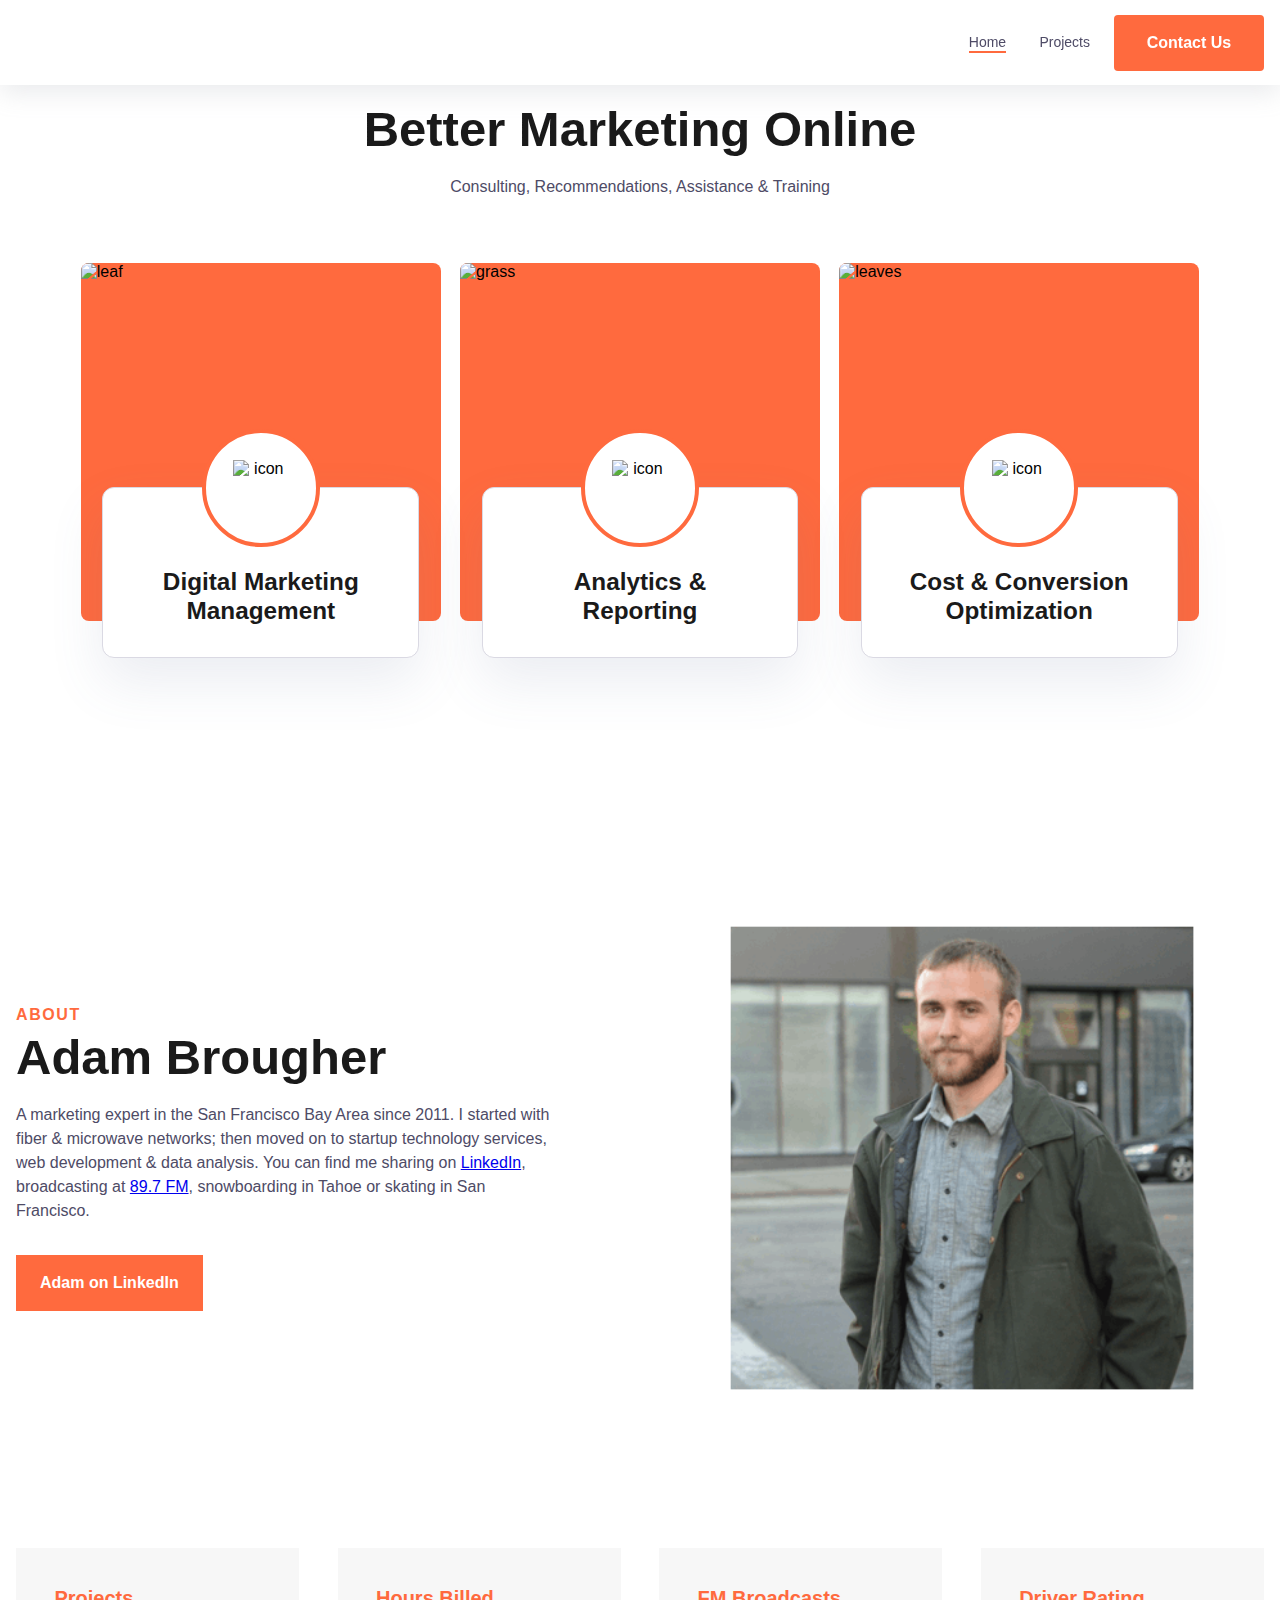
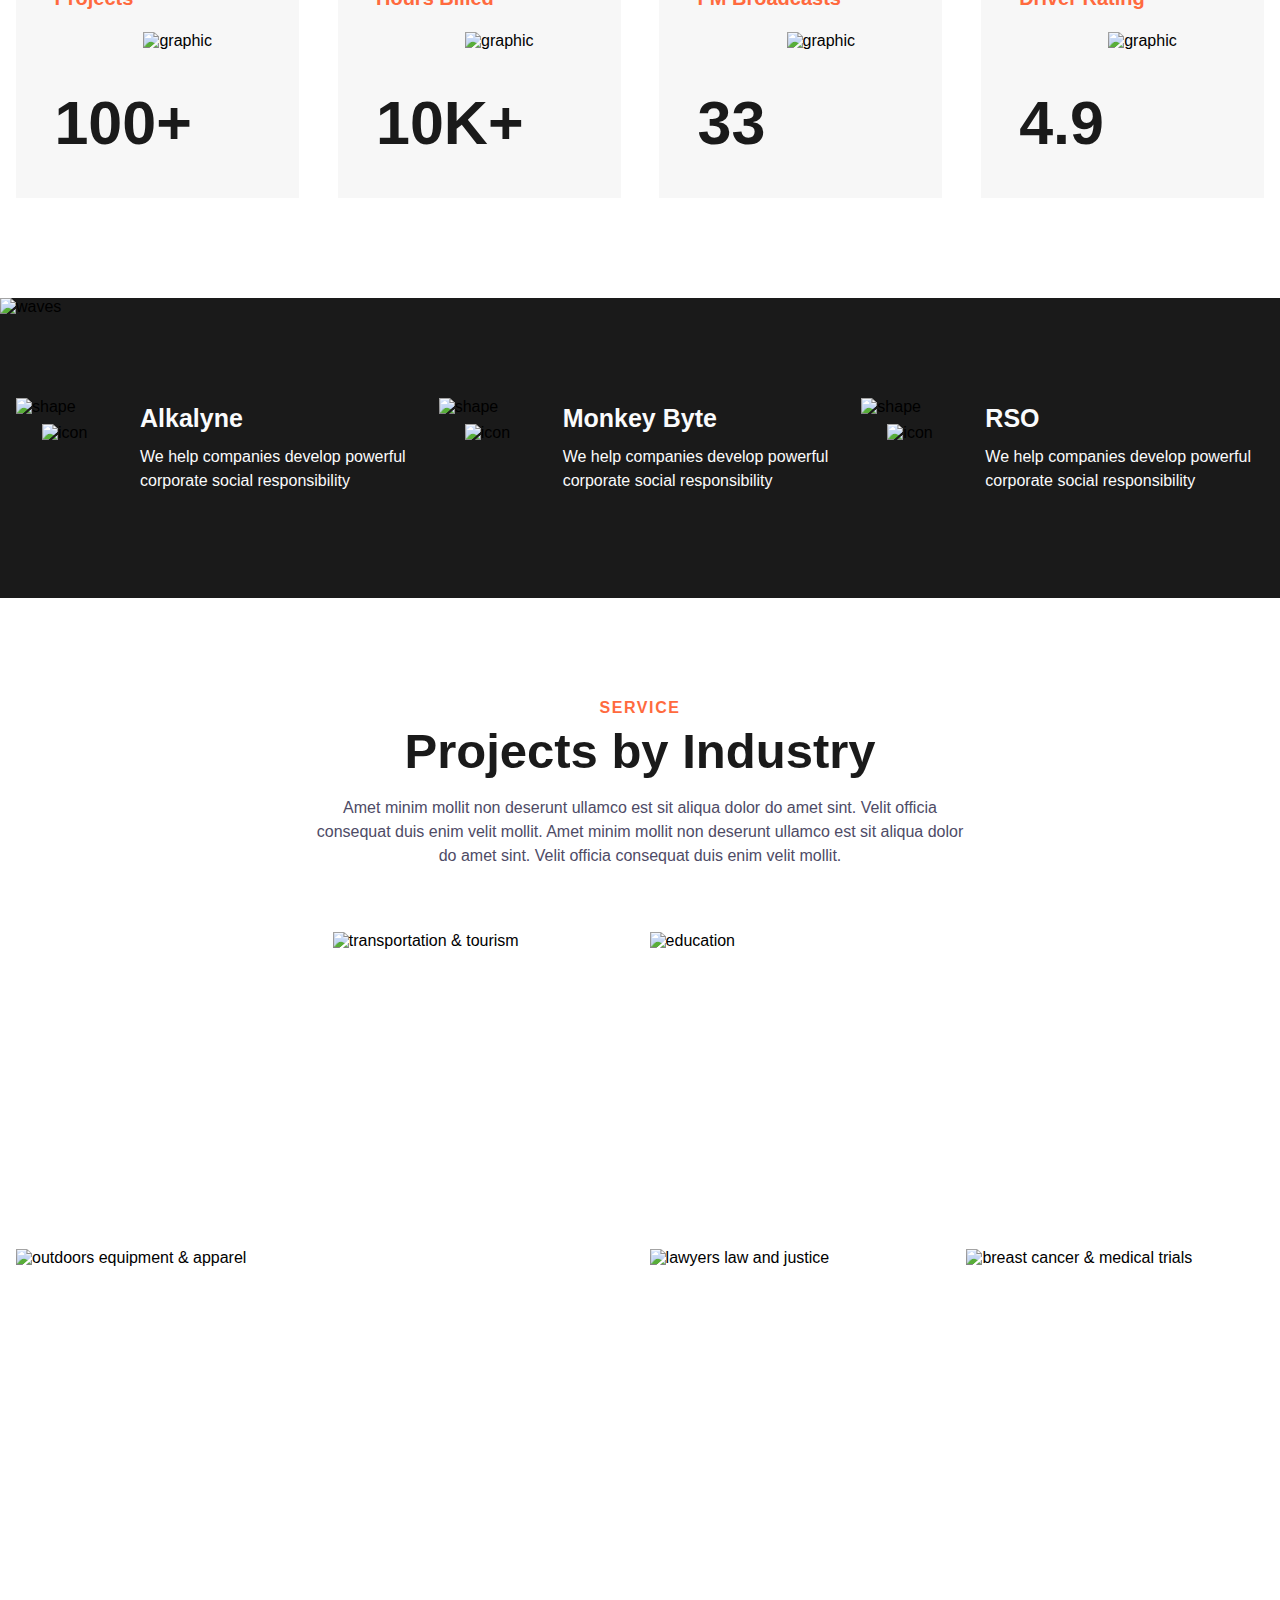
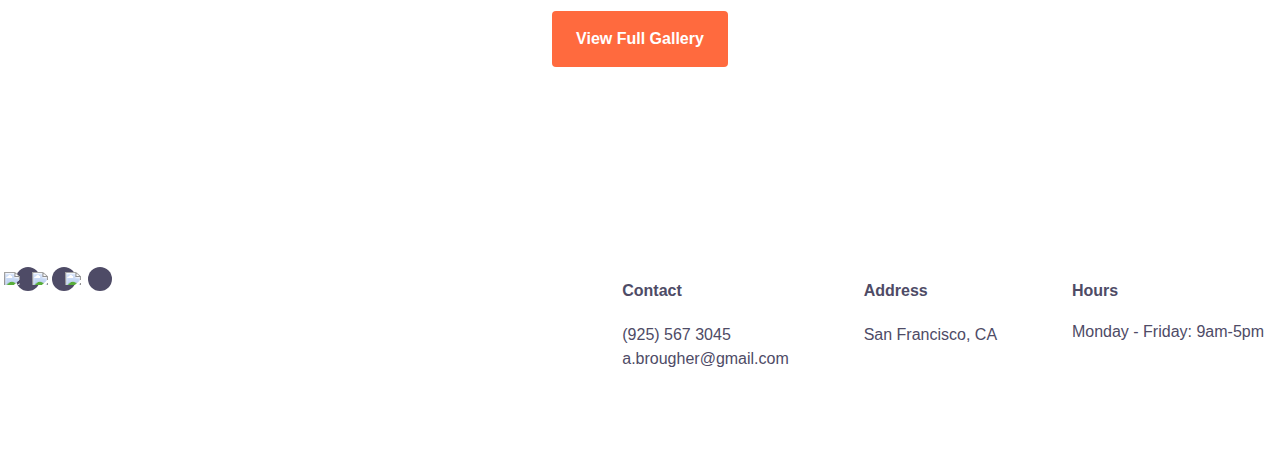
==== index.html @ 775b9feb "Revert "headshot code test"" ====
<!DOCTYPE html>
<html lang="en">
<head>
<!-- Google Tag Manager -->
<script>(function(w,d,s,l,i){w[l]=w[l]||[];w[l].push({'gtm.start':
new Date().getTime(),event:'gtm.js'});var f=d.getElementsByTagName(s)[0],
j=d.createElement(s),dl=l!='dataLayer'?'&l='+l:'';j.async=true;j.src=
'https://www.googletagmanager.com/gtm.js?id='+i+dl;f.parentNode.insertBefore(j,f);
})(window,document,'script','dataLayer','GTM-N7ZR4K52');</script>
<!-- End Google Tag Manager -->
  <meta charset="UTF-8">
  <meta name="viewport" content="width=device-width, initial-scale=1.0">
  <title>Better Marketing Online</title>
  <meta name="description" content="Adam Brougher. A marketing expert in the San Francisco Bay Area since 2011. I started with fiber & microwave networks; then moved on to startup technology services, web development & data analysis.">
  <link rel="stylesheet" href="styles-code-stitch.css">
<script type="text/javascript" src="js/code-stitch.js"></script>
</head>
<body>
<!-- Google Tag Manager (noscript) -->
<noscript><iframe src="https://www.googletagmanager.com/ns.html?id=GTM-N7ZR4K52"
height="0" width="0" style="display:none;visibility:hidden"></iframe></noscript>
<!-- End Google Tag Manager (noscript) -->

<!-- ============================================ -->
<!--                 Navigation                   -->
<!-- ============================================ -->

<header id="cs-navigation">
    <div class="cs-container">
        <!--Nav Logo
        <a href="" class="cs-logo" aria-label="back to home">
            <img src="https://csimg.nyc3.cdn.digitaloceanspaces.com/Icons%2Flogo-black.svg" alt="logo" width="210" height="29" aria-hidden="true" decoding="async">
        </a> -->
        <!--Navigation List-->
        <nav class="cs-nav" role="navigation">
            <!--Mobile Nav Toggle-->
            <button class="cs-toggle" aria-label="mobile menu toggle">
                <div class="cs-box" aria-hidden="true">
                    <span class="cs-line cs-line1" aria-hidden="true"></span>
                    <span class="cs-line cs-line2" aria-hidden="true"></span>
                    <span class="cs-line cs-line3" aria-hidden="true"></span>
                </div>
            </button>
            <!-- We need a wrapper div so we can set a fixed height on the cs-ul in case the nav list gets too long from too many dropdowns being opened and needs to have an overflow scroll. This wrapper acts as the background so it can go the full height of the screen and not cut off any overflowing nav items while the cs-ul stops short of the bottom of the screen, which keeps all nav items in view no matter how mnay there are-->
            <div class="cs-ul-wrapper">
                <ul id="cs-expanded" class="cs-ul" aria-expanded="false">
                    <li class="cs-li">
                        <a href="https://www.colodev.com" class="cs-li-link cs-active">
                            Home
                        </a>
                    </li>
<!--                    <li class="cs-li">
                        <a href="" class="cs-li-link">
                            About
                        </a>
                    </li> -->
                    <li class="cs-li">
                        <a href="https://acb-site.github.io/projects" class="cs-li-link">
                            Projects
                        </a>
                    </li>
<!--                    <li class="cs-li">
                        <a href="" class="cs-li-link">
                            About Us
                        </a>
                    </li> -->
<!--                     <li class="cs-li">
                        <a href="" class="cs-li-link">
                            FAQ
                        </a>
                    </li> -->
                </ul>
            </div>
        </nav>
        <a href="mailto:a.brougher@gmail.com" target="_newtab" class="cs-button-solid cs-nav-button">Contact Us</a>
        <!--Dark Mode toggle, uncomment button code if you want to enable a dark mode toggle-->
        <!-- <button id="dark-mode-toggle" aria-label="dark mode toggle">
            <svg class="cs-moon" xmlns="http://www.w3.org/2000/svg" viewBox="0 0 480 480" style="enable-background:new 0 0 480 480" xml:space="preserve"><path d="M459.782 347.328c-4.288-5.28-11.488-7.232-17.824-4.96-17.76 6.368-37.024 9.632-57.312 9.632-97.056 0-176-78.976-176-176 0-58.4 28.832-112.768 77.12-145.472 5.472-3.712 8.096-10.4 6.624-16.832S285.638 2.4 279.078 1.44C271.59.352 264.134 0 256.646 0c-132.352 0-240 107.648-240 240s107.648 240 240 240c84 0 160.416-42.688 204.352-114.176 3.552-5.792 3.04-13.184-1.216-18.496z"/></svg>
            <img class="cs-sun" aria-hidden="true" src="https://csimg.nyc3.cdn.digitaloceanspaces.com/Icons%2Fsun.svg" decoding="async" alt="moon" width="15" height="15">
        </button> -->
    </div>
</header>
          
<!-- ============================================ -->
<!--                  Services - Hero                    -->
<!-- ============================================ -->

<section id="services-448">
    <div class="cs-container">
        <div class="cs-content">
        <!--    <span class="cs-topper">Services</span>   -->
            <h2 class="cs-title">Better Marketing Online</h2>
            <p class="cs-text">
                Consulting, Recommendations, Assistance & Training
            </p>
        </div>
        <ul class="cs-card-group">
            <li class="cs-item">
                <div class="cs-flex">
                    <picture class="cs-wrapper">
                        <img class="cs-icon" aria-hidden="true" loading="lazy" decoding="async" src="https://csimg.nyc3.cdn.digitaloceanspaces.com/Services/tree.svg" alt="icon" width="70" height="70">
                    </picture>
                    <h3 class="cs-h3">Digital Marketing <br>Management</h3>
<!--                    <p class="cs-item-text">Lorem ipsum dolor sit amet, consectetur.</p>
                    <a href="" class="cs-link">Read More</a> -->
                </div>
                <picture class="cs-picture">
                    <source media="(max-width: 600px)" srcset="https://csimg.nyc3.cdn.digitaloceanspaces.com/Services/leaf.jpg">
                    <source media="(min-width: 601px)" srcset="https://csimg.nyc3.cdn.digitaloceanspaces.com/Services/leaf.jpg">
                    <img aria-hidden="true" loading="lazy" decoding="async" src="https://csimg.nyc3.cdn.digitaloceanspaces.com/Services/leaf.jpg" alt="leaf" width="345" height="428">
                </picture>
            </li>
            <li class="cs-item">
                <div class="cs-flex">
                    <picture class="cs-wrapper">
                        <img class="cs-icon" aria-hidden="true" loading="lazy" decoding="async" src="https://csimg.nyc3.cdn.digitaloceanspaces.com/Services/truck.svg" alt="icon" width="70" height="70">
                    </picture>
                    <h3 class="cs-h3">Analytics & <br>Reporting</h3>
<!--                     <p class="cs-item-text">Lorem ipsum dolor sit amet, consectetur.</p>
                    <a href="" class="cs-link">Read More</a> -->
                </div>
                <picture class="cs-picture">
                    <source media="(max-width: 600px)" srcset="https://csimg.nyc3.cdn.digitaloceanspaces.com/Services/grass.jpg">
                    <source media="(min-width: 601px)" srcset="https://csimg.nyc3.cdn.digitaloceanspaces.com/Services/grass.jpg">
                    <img aria-hidden="true" loading="lazy" decoding="async" src="https://csimg.nyc3.cdn.digitaloceanspaces.com/Services/grass.jpg" alt="grass" width="345" height="428">
                </picture>
            </li>
            <li class="cs-item">
                <div class="cs-flex">
                    <picture class="cs-wrapper">
                        <img class="cs-icon" aria-hidden="true" loading="lazy" decoding="async" src="https://csimg.nyc3.cdn.digitaloceanspaces.com/Services/user.svg" alt="icon" width="70" height="70">
                    </picture>
                    <h3 class="cs-h3">Cost & Conversion <br>Optimization</h3>
<!--                    <p class="cs-item-text">Lorem ipsum dolor sit amet, consectetur.</p>
                    <a href="" class="cs-link">Read More</a> -->
                </div>
                <picture class="cs-picture">
                    <source media="(max-width: 600px)" srcset="https://csimg.nyc3.cdn.digitaloceanspaces.com/Services/leaves.jpg">
                    <source media="(min-width: 601px)" srcset="https://csimg.nyc3.cdn.digitaloceanspaces.com/Services/leaves.jpg">
                    <img aria-hidden="true" loading="lazy" decoding="async" src="https://csimg.nyc3.cdn.digitaloceanspaces.com/Services/leaves.jpg" alt="leaves" width="345" height="428">
                </picture>
            </li>
        </ul>
    </div>
</section>
             
<!-- ============================================ -->
<!--                     Stats - About                    -->
<!-- ============================================ -->

<section id="stats-1687">
    <div class="cs-container">
        <div class="cs-wrapper">
            <picture class="cs-picture">
                <source media="(max-width: 600px)"
                        srcset="/images/adam-brougher-headshot.png">
                <source media="(min-width: 601px)"
                        srcset="/images/adam-brougher-headshot.png">
                <img loading="lazy" decoding="async"
                        src="/images/adam-brougher-headshot.png"
                        alt="Adam Brougher Headshot" width="500" height="552">
            </picture>
            <div class="cs-content">
                <span class="cs-topper">About</span>
                <h2 class="cs-title">Adam Brougher</h2>
                <p class="cs-text">
                A marketing expert in the San Francisco Bay Area since 2011. I started with fiber & microwave networks; then moved on to startup technology services, web development & data analysis. You can find me sharing on <a href="https://www.linkedin.com/in/adamacb/" target="_newtab">LinkedIn</a>, broadcasting at <a href="https://kfjc.org/">89.7 FM</a>, snowboarding in Tahoe or skating in San Francisco.
                </p>
                <a class="cs-button-solid" href="https://www.linkedin.com/in/adamacb/" target="_newtab">Adam on LinkedIn</a>
            </div>
        </div>
        <ul class="cs-card-group">
            <li class="cs-item">
                <h3 class="cs-h3">Projects</h3>
                <span class="cs-number">100+</span>
                <img class="cs-graphic"
                        src="https://csimg.nyc3.cdn.digitaloceanspaces.com/Images/Icons/enterprise-logo-white.svg"
                        alt="graphic" height="171" width="171" loading="lazy" decoding="async" aria-hidden="true">
            </li>
            <li class="cs-item">
                <h3 class="cs-h3">Hours Billed</h3>
                <span class="cs-number">10K+</span>
                <img class="cs-graphic"
                        src="https://csimg.nyc3.cdn.digitaloceanspaces.com/Images/Icons/enterprise-logo-white.svg"
                        alt="graphic" height="171" width="171" loading="lazy" decoding="async" aria-hidden="true">
            </li>
            <li class="cs-item">
                <h3 class="cs-h3">FM Broadcasts</h3>
                <span class="cs-number">33</span>
                <img class="cs-graphic"
                        src="https://csimg.nyc3.cdn.digitaloceanspaces.com/Images/Icons/enterprise-logo-white.svg"
                        alt="graphic" height="171" width="171" loading="lazy" decoding="async" aria-hidden="true">
            </li>
            <li class="cs-item">
                <h3 class="cs-h3">Driver Rating</h3>
                <span class="cs-number">4.9</span>
                <img class="cs-graphic"
                        src="https://csimg.nyc3.cdn.digitaloceanspaces.com/Images/Icons/enterprise-logo-white.svg"
                        alt="graphic" height="171" width="171" loading="lazy" decoding="async" aria-hidden="true">
            </li>
        </ul>
    </div>
</section>
                                              
<!-- ============================================ -->
<!--                  Services - Partners                    -->
<!-- ============================================ -->

<section id="services-1121">
    <div class="cs-container">
        <ul class="cs-card-group">
            <li class="cs-item">
                <div class="cs-image-group">
                    <img class="cs-icon" loading="lazy" decoding="async" src="https://csimg.nyc3.cdn.digitaloceanspaces.com/Icons/charity-yellow1.svg" alt="icon" width="48" height="48">
                    <!--If you want to remove this background shape, add a background color to the cs-image-group so it will look good. Otherwise remove the height an width from that group so there's no extra space around the icon-->
                    <img class="cs-graphic" loading="lazy" decoding="async" src="https://csimg.nyc3.cdn.digitaloceanspaces.com/Icons/grey-shape.svg" alt="shape" width="48" height="48">
                </div>
                <div class="cs-flex">
                    <h2 class="cs-h2">Alkalyne</h2>
                    <p class="cs-item-text">
                        We help companies develop powerful corporate social responsibility
                    </p>
                </div>
            </li>
            <li class="cs-item">
                <div class="cs-image-group">
                    <img class="cs-icon" loading="lazy" decoding="async" src="https://csimg.nyc3.cdn.digitaloceanspaces.com/Icons/charity-yellow2.svg" alt="icon" width="48" height="48">
                    <img class="cs-graphic" loading="lazy" decoding="async" src="https://csimg.nyc3.cdn.digitaloceanspaces.com/Icons/grey-shape.svg" alt="shape" width="48" height="48">
                </div>
                <div class="cs-flex">
                    <h2 class="cs-h2">Monkey Byte</h2>
                    <p class="cs-item-text">
                        We help companies develop powerful corporate social responsibility
                    </p>
                </div>
            </li>
            <li class="cs-item">
                <div class="cs-image-group">
                    <img class="cs-icon" loading="lazy" decoding="async" src="https://csimg.nyc3.cdn.digitaloceanspaces.com/Icons/charity-yellow3.svg" alt="icon" width="48" height="48">
                    <img class="cs-graphic" loading="lazy" decoding="async" src="https://csimg.nyc3.cdn.digitaloceanspaces.com/Icons/grey-shape.svg" alt="shape" width="48" height="48">
                </div>
                <div class="cs-flex">
                    <h2 class="cs-h2">RSO</h2>
                    <p class="cs-item-text">
                        We help companies develop powerful corporate social responsibility
                    </p>
                </div>
            </li>
        </ul>
    </div>
    <!--SVG Waves-->
    <img class="cs-waves" src="https://csimg.nyc3.cdn.digitaloceanspaces.com/Icons/charity-waves.svg" alt="waves" aria-hidden="true" loading="lazy" decoding="async" width="1920" height="616">
</section>
                         
<!-- ============================================ -->
<!--                   Gallery - Projects by Industry                    -->
<!-- ============================================ -->

<section id="gallery-45">
    <div class="cs-container">
        <div class="cs-content">
            <span class="cs-topper">Service</span>
            <h2 class="cs-title">Projects by Industry</h2>
            <p class="cs-text">
                Amet minim mollit non deserunt ullamco est sit aliqua dolor do amet sint. Velit officia consequat duis enim velit mollit. Amet minim mollit non deserunt ullamco est sit aliqua dolor do amet sint. Velit officia consequat duis enim velit mollit.
            </p>
        </div>
        <ul class="cs-image-group">
            <!-- Image 1 -->
            <li class="cs-item">
                <picture class="cs-picture">
                    <source media="(max-width: 600px)" srcset="/images/icons/wheat-2.webp">
                    <source media="(min-width: 601px)" srcset="/images/icons/wheat-2.webp">
                    <img loading="lazy" decoding="async" src="/images/icons/wheat-2.webp" alt="farming & farm technology" width="346" height="346">
                </picture>
            </li>
            <!-- Image 2 -->
            <li class="cs-item">
                <picture class="cs-picture">
                    <source media="(max-width: 600px)" srcset="/images/icons/bus-side-view.webp">
                    <source media="(min-width: 601px)" srcset="/images/icons/bus-side-view.webp">
                    <img loading="lazy" decoding="async" src="/images/icons/bus-side-view.webp" alt="transportation & tourism" width="346" height="346">
                </picture>
            </li>
            <!-- Image 3 -->
            <li class="cs-item">
                <picture class="cs-picture">
                    <source media="(max-width: 600px)" srcset="/images/icons/grad-cap.webp">
                    <source media="(min-width: 601px)" srcset="/images/icons/grad-cap.webp">
                    <img aria-hidden="true" loading="lazy" decoding="async" src="/images/icons/grad-cap.webp" alt="education" width="346" height="346">
                </picture>
            </li>
            <!-- Image 4 -->
            <li class="cs-item">
                <picture class="cs-picture">
                    <source media="(max-width: 600px)" srcset="/images/icons/artificial-intelligence.webp">
                    <source media="(min-width: 601px)" srcset="/images/icons/artificial-intelligence.webp">
                    <img aria-hidden="true" loading="lazy" decoding="async" src="/images/icons/artificial-intelligence.webp" alt="artificial intelligence & ai apps" width="346" height="346">
                </picture>
            </li>
            <!-- Image 5 -->
            <li class="cs-item">
                <picture class="cs-picture">
                    <source media="(max-width: 600px)" srcset="/images/icons/tent.webp">
                    <source media="(min-width: 601px)" srcset="/images/icons/tent.webp">
                    <img aria-hidden="true" loading="lazy" decoding="async" src="/images/icons/tent.webp" alt="outdoors equipment & apparel" width="346" height="346">
                </picture>
            </li>
            <!-- Image 6 -->
            <li class="cs-item">
                <picture class="cs-picture">
                    <source media="(max-width: 600px)" srcset="/images/icons/coin-pig.webp">
                    <source media="(min-width: 601px)" srcset="/images/icons/coin-pig.webp">
                    <img aria-hidden="true" loading="lazy" decoding="async" src="/images/icons/coin-pig.webp" alt="finance & banking" width="346" height="346">
                </picture>
            </li>
            <!-- Image 7 -->
            <li class="cs-item">
                <picture class="cs-picture">
                    <source media="(max-width: 600px)" srcset="/images/icons/law-justice-scale.webp">
                    <source media="(min-width: 601px)" srcset="/images/icons/law-justice-scale.webp">
                    <img aria-hidden="true" loading="lazy" decoding="async" src="/images/icons/law-justice-scale.webp" alt="lawyers law and justice" width="346" height="346">
                </picture>
            </li>
            <!-- Image 8 -->
            <li class="cs-item">
                <picture class="cs-picture">
                    <source media="(max-width: 600px)" srcset="/images/icons/ribbon.webp">
                    <source media="(min-width: 601px)" srcset="/images/icons/ribbon.webp">
                    <img aria-hidden="true" loading="lazy" decoding="async" src="/images/icons/ribbon.webp" alt="breast cancer & medical trials" width="346" height="346">
                </picture>
            </li>
        </ul>
        <a href="https://colodev.com/projects" class="cs-button-solid">View Full Gallery</a>
    </div>
</section>
                                
<!-- ============================================ -->
<!--                   Footer                     -->
<!-- ============================================ -->

<footer id="cs-footer-274">
    <div class="cs-container">
        <!-- Logo Group -->
        <div class="cs-logo-group">
            <a aria-label="go back to home" class="cs-logo" href="">
                <!-- Remove the light class if you don't need the dark logo -->
               <!-- <img class="cs-logo-img" aria-hidden="true" loading="lazy" decoding="async" src="https://csimg.nyc3.digitaloceanspaces.com/Footer/logo.svg" alt="logo" width="240" height="32"> -->
            </a>
            <div class="cs-social">
                <a class="cs-social-link" aria-label="visit google profile" href="">
                    <img class="cs-social-img" aria-hidden="true" loading="lazy" decoding="async" src="https://csimg.nyc3.digitaloceanspaces.com/Social/google.svg" alt="google" width="11" height="11">
                </a>
                <a class="cs-social-link" aria-label="visit facebook profile" href="">
                    <img class="cs-social-img" aria-hidden="true" loading="lazy" decoding="async" src="https://csimg.nyc3.digitaloceanspaces.com/Social/Facebook.svg" alt="facebook" width="6" height="11">
                </a>
                <a class="cs-social-link" aria-label="visit instagram profile" href="">
                    <img class="cs-social-img" aria-hidden="true" loading="lazy" decoding="async" src="https://csimg.nyc3.digitaloceanspaces.com/Social/instagram.svg" alt="instagram" width="11" height="11">
                </a>
            </div>
        </div>
        <!-- Links -->
        <ul class="cs-nav">
            <li class="cs-nav-li">
                <span class="cs-header">Contact</span>
            </li>
            <li class="cs-nav-li">
                <a class="cs-nav-link" href="tel:925-567 3045">(925) 567 3045</a>
            </li>
            <li class="cs-nav-li">
                <a class="cs-nav-link" href="mailto:a.brougher@gmail.com">a.brougher@gmail.com</a>
            </li>
        </ul>
        <ul class="cs-nav">
            <li class="cs-nav-li">
                <span class="cs-header">Address</span>
            </li>
            <li class="cs-nav-li">
                <a class="cs-nav-link" href="">San Francisco, CA</a>
            </li>
        </ul>
        <!-- Contact Info -->
        <ul class="cs-nav">
            <li class="cs-nav-li">
                <span class="cs-header">Hours</span>
            </li>
            <li class="cs-nav-li">
                Monday - Friday: 9am-5pm
            </li>
  <!--            <li class="cs-nav-li">
                ​(closed for lunch 12pm-2pm)
            </li> -->
        </ul>
    </div>
</footer>
                                            
                                
</body>
---- styles-code-stitch.css ----
:root {
    /* Add these styles to your global stylesheet, which is used across all site pages. You only need to do this once. All elements in the library derive their variables and base styles from this central sheet, simplifying site-wide edits. For instance, if you want to modify how your h2's appear across the site, you just update it once in the global styles, and the changes apply everywhere. */
    --primary: #ff6a3e;
    --primaryLight: #ffba43;
    --secondary: #ffba43;
    --secondaryLight: #ffba43;
    --headerColor: #1a1a1a;
    --bodyTextColor: #4e4b66;
    --bodyTextColorWhite: #fafbfc;
    /* 13px - 16px */
    --topperFontSize: clamp(0.8125rem, 1.6vw, 1rem);
    /* 31px - 49px */
    --headerFontSize: clamp(1.9375rem, 3.9vw, 3.0625rem);
    --bodyFontSize: 1rem;
    /* 60px - 100px top and bottom */
    --sectionPadding: clamp(3.75rem, 7.82vw, 6.25rem) 1rem;
    --fontFamily: 'Montserrat', sans-serif;
    font-family: var(--fontFamily);
}

body {
    margin: 0;
    padding: 0;
}

*, *:before, *:after {
    /* prevents padding from affecting height and width */
    box-sizing: border-box;
}
.cs-topper {
    font-size: var(--topperFontSize);
    line-height: 1.2em;
    text-transform: uppercase;
    text-align: inherit;
    letter-spacing: .1em;
    font-weight: 700;
    color: var(--primary);
    margin-bottom: 0.25rem;
    display: block;
}

.cs-title {
    font-size: var(--headerFontSize);
    font-weight: 900;
    line-height: 1.2em;
    text-align: inherit;
    max-width: 43.75rem;
    margin: 0 0 1rem 0;
    color: var(--headerColor);
    position: relative;
}

.cs-text {
    font-size: var(--bodyFontSize);
    line-height: 1.5em;
    text-align: inherit;
    width: 100%;
    max-width: 40.625rem;
    margin: 0;
    color: var(--bodyTextColor);
}
                            
/*-- -------------------------- -->
<---     Mobile Navigation      -->
<--- -------------------------- -*/
/* Mobile - 1023px */
@media only screen and (max-width: 63.9375rem) {
  body.cs-open {
    overflow: hidden;
  }
  #cs-navigation {
    width: 100%;
    /* prevents padding and border from affecting height and width */
    box-sizing: border-box;
    padding: 0.75rem 1rem;
    background-color: #fff;
    box-shadow: rgba(149, 157, 165, 0.2) 0px 8px 24px;
    position: fixed;
    z-index: 10000;
  }
  #cs-navigation:before {
    content: "";
    width: 100%;
    height: 0vh;
    background: rgba(0, 0, 0, 0.6);
    opacity: 0;
    display: block;
    position: absolute;
    top: 100%;
    right: 0;
    z-index: -1100;
    transition: height 0.5s, opacity 0.5s;
    -webkit-backdrop-filter: blur(10px);
    backdrop-filter: blur(10px);
  }
  #cs-navigation.cs-active:before {
    height: 150vh;
    opacity: 1;
  }
  #cs-navigation.cs-active .cs-ul-wrapper {
    opacity: 1;
    transform: scaleY(1);
    transition-delay: 0.15s;
  }
  #cs-navigation.cs-active .cs-li {
    opacity: 1;
    transform: translateY(0);
  }
  #cs-navigation .cs-container {
    width: 100%;
    display: flex;
    justify-content: flex-end;
    align-items: center;
  }
  #cs-navigation .cs-logo {
    width: 40%;
    max-width: 9.125rem;
    height: 100%;
    margin: 0 auto 0 0;
    /* prevents padding and border from affecting height and width */
    box-sizing: border-box;
    padding: 0;
    display: flex;
    justify-content: center;
    align-items: center;
    z-index: 10;
  }
  #cs-navigation .cs-logo img {
    width: 100%;
    height: 100%;
    /* ensures the image never overflows the container. It stays contained within it's width and height and expands to fill it then stops once it reaches an edge */
    object-fit: contain;
  }
  #cs-navigation .cs-toggle {
    /* 44px - 48px */
    width: clamp(2.75rem, 6vw, 3rem);
    height: clamp(2.75rem, 6vw, 3rem);
    margin: 0 0 0 auto;
    background-color: transparent;
    border: none;
    border-radius: 0.25rem;
    display: flex;
    justify-content: center;
    align-items: center;
  }
  #cs-navigation .cs-active .cs-line1 {
    top: 50%;
    transform: translate(-50%, -50%) rotate(225deg);
  }
  #cs-navigation .cs-active .cs-line2 {
    top: 50%;
    transform: translate(-50%, -50%) translateY(0) rotate(-225deg);
    transform-origin: center;
  }
  #cs-navigation .cs-active .cs-line3 {
    opacity: 0;
    bottom: 100%;
  }
  #cs-navigation .cs-box {
    /* 24px - 28px */
    width: clamp(1.5rem, 2vw, 1.75rem);
    /* 14px - 16px */
    height: clamp(0.875rem, 1.5vw, 1rem);
    position: relative;
  }
  #cs-navigation .cs-line {
    width: 100%;
    height: 2px;
    background-color: #1a1a1a;
    border-radius: 2px;
    position: absolute;
    left: 50%;
    transform: translateX(-50%);
  }
  #cs-navigation .cs-line1 {
    top: 0;
    transition: transform 0.5s, top 0.3s, left 0.3s;
    animation-duration: 0.7s;
    animation-timing-function: ease;
    animation-direction: normal;
    animation-fill-mode: forwards;
    transform-origin: center;
  }
  #cs-navigation .cs-line2 {
    top: 50%;
    transform: translateX(-50%) translateY(-50%);
    transition: top 0.3s, left 0.3s, transform 0.5s;
    animation-duration: 0.7s;
    animation-timing-function: ease;
    animation-direction: normal;
    animation-fill-mode: forwards;
  }
  #cs-navigation .cs-line3 {
    bottom: 0;
    transition: bottom 0.3s, opacity 0.3s;
  }
  #cs-navigation .cs-ul-wrapper {
    width: 100%;
    height: auto;
    padding-bottom: 2.4em;
    background-color: #fff;
    box-shadow: inset rgba(0, 0, 0, 0.2) 0px 8px 24px;
    opacity: 0;
    position: absolute;
    top: 100%;
    left: 0;
    z-index: -1;
    overflow: hidden;
    transform: scaleY(0);
    transition: transform 0.4s, opacity 0.3s;
    transform-origin: top;
  }
  #cs-navigation .cs-ul {
    width: 100%;
    height: auto;
    max-height: 65vh;
    margin: 0;
    padding: 3rem 0 0 0;
    display: flex;
    flex-direction: column;
    justify-content: flex-start;
    align-items: center;
    gap: 1.25rem;
    overflow: scroll;
  }
  #cs-navigation .cs-li {
    text-align: center;
    list-style: none;
    width: 100%;
    margin-right: 0;
    opacity: 0;
    /* transition from these values */
    transform: translateY(-4.375rem);
    transition: transform 0.6s, opacity 0.9s;
  }
  #cs-navigation .cs-li:nth-of-type(1) {
    transition-delay: 0.05s;
  }
  #cs-navigation .cs-li:nth-of-type(2) {
    transition-delay: 0.1s;
  }
  #cs-navigation .cs-li:nth-of-type(3) {
    transition-delay: 0.15s;
  }
  #cs-navigation .cs-li:nth-of-type(4) {
    transition-delay: 0.2s;
  }
  #cs-navigation .cs-li:nth-of-type(5) {
    transition-delay: 0.25s;
  }
  #cs-navigation .cs-li:nth-of-type(6) {
    transition-delay: 0.3s;
  }
  #cs-navigation .cs-li:nth-of-type(7) {
    transition-delay: 0.35s;
  }
  #cs-navigation .cs-li:nth-of-type(8) {
    transition-delay: 0.4s;
  }
  #cs-navigation .cs-li:nth-of-type(9) {
    transition-delay: 0.45s;
  }
  #cs-navigation .cs-li:nth-of-type(10) {
    transition-delay: 0.5s;
  }
  #cs-navigation .cs-li:nth-of-type(11) {
    transition-delay: 0.55s;
  }
  #cs-navigation .cs-li:nth-of-type(12) {
    transition-delay: 0.6s;
  }
  #cs-navigation .cs-li:nth-of-type(13) {
    transition-delay: 0.65s;
  }
  #cs-navigation .cs-li-link {
    /* 16px - 24px */
    font-size: clamp(1rem, 2.5vw, 1.5rem);
    line-height: 1.2em;
    text-decoration: none;
    margin: 0;
    color: var(--headerColor);
    display: inline-block;
    position: relative;
  }
  #cs-navigation .cs-li-link:before {
    /* active state underline */
    content: "";
    width: 100%;
    height: 1px;
    background: currentColor;
    opacity: 1;
    display: none;
    position: absolute;
    bottom: -0.125rem;
    left: 0;
  }
  #cs-navigation .cs-li-link.cs-active:before {
    display: block;
  }
  #cs-navigation .cs-button-solid {
    display: none;
  }
}
/*-- -------------------------- -->
<---     Desktop Navigation     -->
<--- -------------------------- -*/
/* Small Desktop - 1024px */
@media only screen and (min-width: 64rem) {
  #cs-navigation {
    width: 100%;
    /* prevents padding and border from affecting height and width */
    box-sizing: border-box;
    padding: 0 1rem;
    background-color: #fff;
    box-shadow: rgba(149, 157, 165, 0.2) 0px 8px 24px;
    position: fixed;
    z-index: 10000;
  }
  #cs-navigation .cs-container {
    width: 100%;
    max-width: 80rem;
    margin: auto;
    display: flex;
    justify-content: flex-end;
    align-items: center;
    gap: 1.5rem;
  }
  #cs-navigation .cs-toggle {
    display: none;
  }
  #cs-navigation .cs-logo {
    width: 18.4%;
    max-width: 21.875rem;
    height: 4.0625rem;
    /* margin-right auto pushes everything away from it to the right */
    margin: 0 auto 0 0;
    padding: 0;
    display: flex;
    justify-content: center;
    align-items: center;
    z-index: 100;
  }
  #cs-navigation .cs-logo img {
    width: 100%;
    height: 100%;
    /* ensures the image never overflows the container. It stays contained within it's width and height and expands to fill it then stops once it reaches an edge */
    object-fit: contain;
  }
  #cs-navigation .cs-ul {
    width: 100%;
    margin: 0;
    padding: 0;
    display: flex;
    justify-content: flex-start;
    align-items: center;
    /* 20px - 36px */
    gap: clamp(1.25rem, 2.6vw, 2.25rem);
  }
  #cs-navigation .cs-li {
    list-style: none;
    padding: 2rem 0;
    /* prevent flexbox from squishing it */
    flex: none;
  }
  #cs-navigation .cs-li-link {
    /* 14px - 16px */
    font-size: clamp(0.875rem, 1vw, 1rem);
    line-height: 1.5em;
    text-decoration: none;
    margin: 0;
    color: var(--bodyTextColor);
    display: block;
    position: relative;
  }
  #cs-navigation .cs-li-link:hover:before {
    width: 100%;
  }
  #cs-navigation .cs-li-link.cs-active:before {
    width: 100%;
  }
  #cs-navigation .cs-li-link:before {
    /* active state underline */
    content: "";
    width: 0%;
    height: 2px;
    background: var(--primary);
    opacity: 1;
    display: block;
    position: absolute;
    bottom: 0rem;
    left: 0;
    transition: width 0.3s;
  }
  #cs-navigation .cs-button-solid {
    font-size: 1rem;
    font-weight: 700;
    /* 46px - 56px */
    line-height: clamp(2.875em, 5.5vw, 3.5em);
    text-align: center;
    text-decoration: none;
    min-width: 9.375rem;
    margin: 0;
    /* prevents padding from adding to the width */
    box-sizing: border-box;
    padding: 0 1.5rem;
    color: #fff;
    background-color: var(--primary);
    border-radius: 0.25rem;
    display: inline-block;
    position: relative;
    z-index: 1;
  }
  #cs-navigation .cs-button-solid:before {
    content: "";
    width: 0%;
    height: 100%;
    background: #000;
    opacity: 1;
    border-radius: 0.25rem;
    position: absolute;
    top: 0;
    left: 0;
    z-index: -1;
    transition: width 0.3s;
  }
  #cs-navigation .cs-button-solid:hover:before {
    width: 100%;
  }
}
                                
/*-- -------------------------- -->
<---          Services          -->
<--- -------------------------- -*/

/* Mobile - 360px */
@media only screen and (min-width: 0rem) {
    #services-448 {
        padding: var(--sectionPadding);
    }
    #services-448 .cs-container {
        width: 100%;
        /* changes at 1280px at tablet */
        max-width: 34.375rem;
        margin: auto;
        display: flex;
        flex-direction: column;
        align-items: center;
        /* 48px - 64px */
        gap: clamp(3rem, 6vw, 4rem);
    }
    #services-448 .cs-content {
        /* set text align to left if content needs to be left aligned */
        text-align: center;
        width: 100%;
        display: flex;
        flex-direction: column;
        /* centers content horizontally, set to flex-start to left align */
        align-items: center;
    }

    #services-448 .cs-card-group {
        width: 100%;
        padding: 0;
        margin: 0;
        display: flex;
        flex-direction: column;
        justify-content: center;
        align-items: center;
        /* 16px - 20px */
        column-gap: clamp(1rem, 1.5vw, 1.25rem);
        /* 24px - 60px */
        row-gap: clamp(1.5rem, 5vw, 3.75rem);
    }
    #services-448 .cs-item {
        list-style: none;
        width: 100%;
        max-width: 22.5rem;
        /* changes at desktop */
        padding-top: 9rem;
        position: relative;
        display: flex;
        flex-direction: column;
        align-items: center;
        justify-content: center;
    }
    #services-448 .cs-item:hover .cs-picture img {
        transform: scale(1.2);
        opacity: 0.4;
    }
    #services-448 .cs-item:hover .cs-flex:before {
        opacity: 1;
    }
    #services-448 .cs-picture {
        width: 100%;
        /* changes at desktop */
        height: 15.625rem;
        border-radius: 0.5rem;
        background-color: var(--primary);
        /* clips the corners of the image */
        overflow: hidden;
        display: block;
        position: absolute;
        top: 0;
        left: 0;
        z-index: -1;
    }
    #services-448 .cs-picture img {
        position: absolute;
        top: 0;
        left: 0;
        height: 100%;
        width: 100%;
        /* makes it behave like a background image */
        object-fit: cover;
        /* positions top of image to the top of the container */
        object-position: top;
        transition:
            transform 0.9s,
            opacity 0.5s;
    }
    #services-448 .cs-flex {
        text-align: center;
        width: 88%;
        padding: 0 1.5rem 1.5rem 1.5rem;
        /* prevents padding and border from affecting height and width */
        box-sizing: border-box;
        border: 1px solid #dad9e3;
        border-radius: 0.75rem;
        background-color: #fff;
        box-shadow: 0px 24px 54px rgba(87, 107, 147, 0.12);
        display: flex;
        flex-direction: column;
        justify-content: center;
        align-items: center;
        position: relative;
    }
    #services-448 .cs-flex:before {
        /* hover border box */
        content: "";
        background: transparent;
        /* prevents the mouse from interacting with it */
        pointer-events: none;
        border: 4px solid var(--primary);
        border-radius: 0.75rem;
        /* prevents border from affecting height and width */
        box-sizing: border-box;
        opacity: 0;
        position: absolute;
        display: block;
        top: -1px;
        left: -1px;
        right: -1px;
        bottom: -1px;
        transition: opacity 0.5s;
    }
    #services-448 .cs-wrapper {
        /* 80px - 120px */
        width: clamp(5rem, 9.2vw, 7.5rem);
        height: clamp(5rem, 9.2vw, 7.5rem);
        /* 20px - 24px */
        margin: 0 0 clamp(1.25rem, 1.5vw, 1.5rem);
        /* we use the same clamp value for height & width, but multiple by -.5 so it will be a negative value, and be half of the height.  Negative margins pull things toward the element so they overlap them, in this case we want the .cs-wrapper to overlap .cs-flex by half its height, so we use the same clamp for height and half it for the margin top value */
        margin-top: calc(clamp(5rem, 9.2vw, 7.5rem) * -0.5);
        border-radius: 50%;
        border: 4px solid var(--primary);
        background-color: #fff;
        /* prevents border from affecting height and width */
        box-sizing: border-box;
        display: flex;
        justify-content: center;
        align-items: center;
        position: relative;
        z-index: 10;
    }
    #services-448 .cs-icon {
        /* 48px - 64px */
        width: clamp(3rem, 4.3vw, 4rem);
        height: auto;
        display: block;
    }
    #services-448 .cs-h3 {
        /* 20px - 25px */
        font-size: clamp(1.25rem, 1.9vw, 1.5625rem);
        line-height: 1.2em;
        font-weight: 700;
        margin: 0 0 0.5rem 0;
        color: var(--headerColor);
    }
    #services-448 .cs-item-text {
        /* 14px - 16px */
        font-size: clamp(0.875rem, 1.5vw, 1rem);
        line-height: 1.5em;
        font-weight: 400;
        /* 20px - 24px */
        margin: 0 0 clamp(1.25rem, 1.5vw, 1.5rem);
        color: var(--bodyTextColor);
    }
    #services-448 .cs-link {
        /* 16px - 20px */
        font-size: clamp(1rem, 1.5vw, 1.25rem);
        line-height: 1.5em;
        font-weight: 700;
        text-transform: uppercase;
        text-decoration: none;
        margin: 0;
        color: var(--primary);
        display: inline-block;
        position: relative;
    }
    #services-448 .cs-link:hover:before {
        width: 100%;
    }
    #services-448 .cs-link:before {
        /* animated underline */
        content: "";
        width: 0%;
        height: 3px;
        background: currentColor;
        opacity: 1;
        position: absolute;
        display: block;
        bottom: -0.125rem;
        left: 0;
        transition: width 0.3s;
    }
}
/* Tablet - 768px */
@media only screen and (min-width: 48rem) {
    #services-448 .cs-container {
        max-width: 80rem;
    }
    #services-448 .cs-card-group {
        flex-direction: row;
    }
    #services-448 .cs-item {
        width: 47%;
    }
}
/* Small Desktop - 1024px */
@media only screen and (min-width: 64rem) {
    #services-448 .cs-card-group {
        flex-wrap: nowrap;
    }
    #services-448 .cs-item {
        width: 100%;
        /* 144px - 274px */
        padding-top: clamp(9rem, 17.5vw, 17.125rem);
    }
    #services-448 .cs-picture {
        /* 224px - 428px */
        height: clamp(14rem, 28vw, 26.75rem);
    }
}

/*-- -------------------------- -->
<---           Stats            -->
<--- -------------------------- -*/

/* Mobile - 360px */
@media only screen and (min-width: 0rem) {
  #stats-1687 {
    padding: var(--sectionPadding);
  }
  #stats-1687 .cs-container {
    width: 100%;
    /* changes to 1920px at tablet */
    max-width: 36.5rem;
    margin: auto;
    display: flex;
    flex-direction: column;
    align-items: stretch;
    /* 48px - 100px */
    gap: clamp(3rem, 7vw, 6.25rem);
  }
  #stats-1687 .cs-wrapper {
    width: 100%;
    /* 48px - 64px */
    max-width: 80rem;
    margin: auto;
    display: flex;
    flex-direction: column;
    justify-content: center;
    align-items: flex-start;
    /* 48px - 64px */
    gap: clamp(3rem, 6vw, 4rem);
  }
  #stats-1687 .cs-content {
    /* set text align to left if content needs to be left aligned */
    text-align: left;
    width: 100%;
    max-width: 33.875rem;
    display: flex;
    flex-direction: column;
    /* centers content horizontally, set to flex-start to left align */
    align-items: flex-start;
  }
  #stats-1687 .cs-text {
    margin-bottom: 1rem;
  }
  #stats-1687 .cs-text:last-of-type {
    margin-bottom: 2rem;
  }
  #stats-1687 .cs-button-solid {
    font-size: 1rem;
    font-weight: 700;
    /* 46px - 56px */
    line-height: clamp(2.875rem, 5.5vw, 3.5rem);
    text-align: center;
    text-decoration: none;
    min-width: 9.375rem;
    margin: 0;
    /* prevents padding from adding to the width */
    box-sizing: border-box;
    padding: 0 1.5rem;
    color: #fff;
    background-color: var(--primary);
    display: inline-block;
    position: relative;
    z-index: 1;
  }
  #stats-1687 .cs-button-solid:before {
    content: "";
    width: 0%;
    height: 100%;
    background: #000;
    opacity: 1;
    border-radius: 0.25rem;
    position: absolute;
    top: 0;
    left: 0;
    z-index: -1;
    transition: width 0.3s;
  }
  #stats-1687 .cs-button-solid:hover:before {
    width: 100%;
  }
  #stats-1687 .cs-picture {
    width: 100%;
    max-width: 39.375rem;
    height: auto;
    /* 400px - 600px */
    min-height: clamp(25rem, 68vw, 37.5rem);
    margin: 0;
    display: block;
    position: relative;
    z-index: 1;
    align-self: stretch;
  }
  #stats-1687 .cs-picture img {
    width: 100%;
    height: 100%;
    object-fit: cover;
    position: absolute;
    top: 0;
    left: 0;
  }
  #stats-1687 .cs-card-group {
    list-style: none;
    margin: 0;
    padding: 0;
    display: grid;
    grid-auto-flow: row;
    /* 16px - 40px */
    gap: clamp(1rem, 3vw, 2.5rem);
  }
  #stats-1687 .cs-item {
    width: 100%;
    /* 20px - 40px */
    padding: clamp(1.25rem, 3vw, 2.5rem);
    background-color: #f7f7f7;
    display: flex;
    /* 24px - 80px */
    flex-direction: column;
    gap: clamp(1.5rem, 6vw, 5rem);
    position: relative;
    overflow: hidden;
  }
  #stats-1687 .cs-h3 {
    /* 16px - 20px */
    font-size: clamp(1rem, 2vw, 1.25rem);
    font-weight: 700;
    line-height: 1.2em;
    margin: 0;
    color: var(--primary);
    z-index: 1;
  }
  #stats-1687 .cs-number {
    /* 49px - 61px */
    font-size: clamp(3.0625rem, 5vw, 3.8125rem);
    font-weight: 900;
    line-height: 1.2em;
    color: var(--headerColor);
    z-index: 1;
  }
  #stats-1687 .cs-graphic {
    /* 131px - 233px */
    width: clamp(8.1875rem, 16vw, 14.5625rem);
    /* 131px - 233px */
    height: clamp(8.1875rem, 16vw, 14.5625rem);
    position: absolute;
    /* -49px - -37px */
    right: clamp(-3.0625rem, -4vw, -2.3125rem);
    /* -8px - -40px */
    bottom: calc(clamp(0.5rem, 3vw, 2.5rem) * -1);
    z-index: 0;
  }
}
/* Tablet - 768px */
@media only screen and (min-width: 48rem) {
  #stats-1687 .cs-container {
    max-width: 120rem;
  }
  #stats-1687 .cs-wrapper {
    display: grid;
    grid-template-columns: repeat(2, 1fr);
    align-items: stretch;
    gap: 2.5rem;
  }
  #stats-1687 .cs-content {
    padding: 4rem 0;
    align-self: center;
  }
  #stats-1687 .cs-picture {
    /* sends it to the right in the 2nd position */
    order: 2;
  }
  #stats-1687 .cs-card-group {
    grid-template-columns: repeat(4, 1fr);
  }
}
                                
/*-- -------------------------- -->
<---         Services           -->
<--- -------------------------- -*/

/* Mobile - 360px */
@media only screen and (min-width: 0rem) {
  #services-1121 {
    padding: var(--sectionPadding);
    background-color: #1a1a1a;
    position: relative;
    z-index: 1;
  }
  #services-1121 .cs-container {
    width: 100%;
    max-width: 80rem;
    margin: auto;
    display: flex;
    flex-direction: column;
    align-items: center;
    /* 48px - 64px */
    gap: clamp(3rem, 6vw, 4rem);
  }
  #services-1121 .cs-card-group {
    width: 100%;
    padding: 0;
    margin: 0;
    display: flex;
    flex-direction: column;
    align-items: center;
    /* changes to a clamp on tablet */
    gap: 2.5rem;
  }
  #services-1121 .cs-item {
    text-align: center;
    list-style: none;
    width: 100%;
    max-width: 25.8125rem;
    display: flex;
    flex-direction: column;
    align-items: center;
    justify-content: center;
    /* 16px - 24px */
    gap: clamp(1rem, 3vw, 1.5rem);
  }
  #services-1121 .cs-image-group {
    /* 80px - 100px */
    width: clamp(5rem, 8vw, 6.25rem);
    height: clamp(5rem, 8vw, 6.25rem);
    display: flex;
    justify-content: center;
    align-items: center;
    /* prevents flexbox from squishing it */
    flex: none;
    position: relative;
    z-index: 1;
  }
  #services-1121 .cs-icon {
    /* 36px - 48px */
    width: clamp(2.25rem, 4vw, 3rem);
    height: auto;
  }
  #services-1121 .cs-graphic {
    width: 100%;
    height: auto;
    position: absolute;
    top: 50%;
    left: 50%;
    transform: translate(-50%, -50%);
    z-index: -1;
  }
  #services-1121 .cs-h2 {
    /* 20px - 25px */
    font-size: clamp(1.25rem, 2.5vw, 1.5625rem);
    line-height: 1.2em;
    font-weight: 700;
    text-align: inherit;
    margin: 0 0 0.75rem;
    color: var(--bodyTextColorWhite);
  }
  #services-1121 .cs-item-text {
    font-size: 1rem;
    line-height: 1.5em;
    text-align: inherit;
    margin: 0;
    color: var(--bodyTextColorWhite);
  }
  #services-1121 .cs-waves {
    width: 100%;
    height: 100%;
    top: 0;
    left: 0;
    /* makes it act like a background image */
    object-fit: cover;
    position: absolute;
    z-index: -1;
  }
}
/* Tablet - 768px */
@media only screen and (min-width: 48rem) {
  #services-1121 .cs-card-group {
    flex-direction: row;
    justify-content: space-between;
    align-items: stretch;
    /* 16px - 20px */
    gap: clamp(1rem, 2.5vw, 1.25rem);
  }
}
/* Small Desktop - 1024px */
@media only screen and (min-width: 64rem) {
  #services-1121 .cs-item {
    text-align: left;
    flex-direction: row;
    align-items: center;
    justify-content: space-between;
  }
}
                                
/*-- -------------------------- -->
<---          Gallery           -->
<--- -------------------------- -*/

/* Mobile - 360px */
@media only screen and (min-width: 0rem) {
    #gallery-45 {
        padding: var(--sectionPadding);
        position: relative;
        /* Prevents overflow from the image going off screen */
        overflow: hidden;
    }
    #gallery-45 .cs-container {
        width: 100%;
        max-width: 80rem;
        margin: auto;
        display: flex;
        flex-direction: column;
        align-items: center;
        /* 48px - 64px */
        gap: clamp(3rem, 6vw, 4rem);
    }
    #gallery-45 .cs-content {
        /* set text align to left if content needs to be left aligned */
        text-align: center;
        width: 100%;
        display: flex;
        flex-direction: column;
        /* centers content horizontally, set to flex-start to left align */
        align-items: center;
    }

    #gallery-45 .cs-image-group {
        width: 100%;
        margin: 0;
        padding: 0;
        display: flex;
        flex-direction: column;
        align-items: center;
        /* 16px - 20px */
        gap: clamp(1rem, 1.5vw, 1.25rem);
    }
    #gallery-45 .cs-item {
        list-style: none;
        width: 100%;
        height: 100%;
        aspect-ratio: 1;
        margin: 0;
        position: relative;
        display: block;
    }
    #gallery-45 .cs-item:hover .cs-hover-box {
        opacity: 1;
    }
    #gallery-45 .cs-item:hover .cs-icon {
        /* return to original position */
        transform: rotateY(0);
    }
    #gallery-45 .cs-item:hover .cs-h3 {
        opacity: 1;
        /* Return to original position */
        transform: translateY(0);
    }
    #gallery-45 .cs-item:hover .cs-hover-box-text {
        opacity: 1;
        /* Return to original position */
        transform: translateY(0);
    }
    #gallery-45 .cs-picture {
        margin: auto;
        width: 100%;
        height: 100%;
        display: block;
        position: relative;
    }
    #gallery-45 .cs-picture img {
        position: absolute;
        top: 0;
        left: 0;
        height: 100%;
        width: 100%;
        object-fit: cover;
    }
    #gallery-45 .cs-button-solid {
        font-size: 1rem;
        /* 46px - 56px */
        line-height: clamp(2.875rem, 5.5vw, 3.5rem);
        text-decoration: none;
        font-weight: 700;
        text-align: center;
        margin: 0;
        color: #fff;
        min-width: 9.375rem;
        padding: 0 1.5rem;
        background-color: var(--primary);
        border-radius: 0.25rem;
        display: inline-block;
        position: relative;
        z-index: 1;
        /* prevents padding from adding to the width */
        box-sizing: border-box;
    }
    #gallery-45 .cs-button-solid:before {
        content: "";
        position: absolute;
        height: 100%;
        width: 0%;
        background: #000;
        opacity: 1;
        top: 0;
        left: 0;
        z-index: -1;
        border-radius: 0.25rem;
        transition: width 0.3s;
    }
    #gallery-45 .cs-button-solid:hover:before {
        width: 100%;
    }
}
/* In Between - 600px */
@media only screen and (min-width: 37.5rem) {
    #gallery-45 .cs-image-group {
        display: grid;
        grid-template-columns: repeat(12, 1fr);
        grid-template-rows: 1fr;
    }
    #gallery-45 .cs-item {
        grid-column: span 6;
    }
}
/* Tablet - 768px */
@media only screen and (min-width: 48rem) {
    #gallery-45 .cs-item {
        grid-column: span 3;
    }
}

/*-- -------------------------- -->
<---          Footer            -->
<--- -------------------------- -*/

/* Mobile - 360px */
@media only screen and (min-width: 0rem) {
    #cs-footer-274 {
        padding: var(--sectionPadding);
        /* Navigation Links */
    }
    #cs-footer-274 .cs-container {
        width: 100%;
        /* reset on tablet */
        max-width: 34.375rem;
        margin: auto;
        display: flex;
        justify-content: flex-start;
        align-items: flex-start;
        flex-wrap: wrap;
        column-gap: 5.5rem;
        row-gap: 2rem;
    }
    #cs-footer-274 .cs-logo-group {
        /* takes up all the space, lets the other ul's wrap below it */
        width: 100%;
        position: relative;
    }
    #cs-footer-274 .cs-logo-group {
        /* 44px - 52px */
        margin-bottom: clamp(2.75rem, 6.8vw, 3.25rem);
    }
    #cs-footer-274 .cs-logo {
        /* 210px - 240px */
        width: clamp(13.125rem, 8vw, 15rem);
        height: auto;
        display: block;
    }
    #cs-footer-274 .cs-logo-img {
        width: 100%;
        height: auto;
    }
    #cs-footer-274 .cs-social {
        display: inline-flex;
        flex-direction: column;
        justify-content: flex-start;
        gap: 0.75rem;
        position: absolute;
        top: 0;
        right: 0;
    }
    #cs-footer-274 .cs-social-link {
        width: 1.5rem;
        height: 1.5rem;
        background-color: #4e4b66;
        border-radius: 50%;
        display: flex;
        justify-content: center;
        align-items: center;
        position: relative;
        z-index: 1;
        transition:
            transform 0.3s,
            background-color 0.3s;
    }
    #cs-footer-274 .cs-social-link:hover {
        background-color: var(--primary);
        transform: translateY(-0.1875rem);
    }
    #cs-footer-274 .cs-social-img {
        height: 0.8125rem;
        width: auto;
        display: block;
    }
    #cs-footer-274 .cs-nav {
        padding: 0;
        margin: 0;
    }
    #cs-footer-274 .cs-nav-li {
        list-style: none;
        margin: 0;
        color: var(--bodyTextColor);
    }
    #cs-footer-274 .cs-header {
        font-size: 1rem;
        line-height: 1.5em;
        font-weight: 700;
        /* 16px - 20px */
        margin-bottom: clamp(1rem, 2.7vw, 1.25rem);
        color: var(--bodyTextColor);
        position: relative;
        display: block;
    }
    #cs-footer-274 .cs-nav-link {
        font-size: 1rem;
        text-decoration: none;
        line-height: 1.5em;
        color: var(--bodyTextColor);
        position: relative;
    }
    #cs-footer-274 .cs-nav-link:before {
        /* underline */
        content: "";
        width: 0%;
        height: 0.125rem;
        background: var(--bodyTextColor);
        opacity: 1;
        position: absolute;
        display: block;
        bottom: -0.125rem;
        left: 0;
        transition: width 0.3s;
    }
    #cs-footer-274 .cs-nav-link:hover:before {
        width: 100%;
    }
}
/* Tablet - 768px */
@media only screen and (min-width: 48rem) {
    #cs-footer-274 .cs-container {
        max-width: 80rem;
        row-gap: 0;
        /* 44px - 88px */
        column-gap: clamp(2.75rem, calc(6%), 5.5rem);
    }
    #cs-footer-274 .cs-logo-group {
        display: flex;
        justify-content: space-between;
        align-items: flex-start;
    }
    #cs-footer-274 .cs-social {
        flex-direction: row;
        position: relative;
        top: auto;
        right: auto;
    }
}
/* Small Desktop - 1024px */
@media only screen and (min-width: 64rem) {
    #cs-footer-274 .cs-container {
        justify-content: flex-end;
    }
    #cs-footer-274 .cs-logo-group {
        width: auto;
        margin: 0;
        /* pushes the rest of the content to the right in a flexbox */
        margin-right: auto;
        flex-direction: column;
    }
    #cs-footer-274 .cs-logo-img {
        margin-bottom: 2.75rem;
    }
    #cs-footer-274 .cs-nav {
        margin-top: 0.75rem;
    }
}
/*-- -------------------------- -->
<---       Side By Side         -->
<--- -------------------------- -*/

/* Mobile - 360px */
@media only screen and (min-width: 0rem) {
  #RPsbs-1593,
  #RPsbsr-1593 {
    padding: var(--sectionPadding);
  }
  #RPsbs-1593 .cs-container,
  #RPsbsr-1593 .cs-container {
    width: 100%;
    /* changes to 1280px at desktop */
    max-width: 34.375rem;
    margin: auto;
    display: flex;
    flex-direction: column;
    align-items: center;
    /* 48px - 64px */
    gap: clamp(3rem, 6vw, 4rem);
  }
  #RPsbs-1593 .cs-content,
  #RPsbsr-1593 .cs-content {
    /* set text align to left if content needs to be left aligned */
    text-align: left;
    width: 100%;
    max-width: 36.625rem;
    display: flex;
    flex-direction: column;
    /* centers content horizontally, set to flex-start to left align */
    align-items: flex-start;
  }
  #RPsbs-1593 .cs-text,
  #RPsbsr-1593 .cs-text {
    margin-bottom: 1rem;
  }
  #RPsbs-1593 .cs-text:last-of-type,
  #RPsbsr-1593 .cs-text:last-of-type {
    margin-bottom: 2rem;
  }
  #RPsbs-1593 .cs-button-solid,
  #RPsbsr-1593 .cs-button-solid {
    font-size: 1rem;
    /* 46px - 56px */
    line-height: clamp(2.875rem, 5.5vw, 3.5rem);
    text-decoration: none;
    font-weight: 700;
    text-align: center;
    margin: 0;
    color: #fff;
    min-width: 9.375rem;
    padding: 0 3rem;
    background-color: var(--primary);
    display: inline-block;
    position: relative;
    z-index: 1;
    /* prevents padding from adding to the width */
    box-sizing: border-box;
  }
  #RPsbs-1593 .cs-button-solid:before,
  #RPsbsr-1593 .cs-button-solid:before {
    content: '';
    position: absolute;
    height: 100%;
    width: 0%;
    background: #000;
    opacity: 1;
    top: 0;
    left: 0;
    z-index: -1;
    transition: width .3s;
  }
  #RPsbs-1593 .cs-button-solid:hover:before,
  #RPsbsr-1593 .cs-button-solid:hover:before {
    width: 100%;
  }
  #RPsbs-1593 .cs-image-group,
  #RPsbsr-1593 .cs-image-group {
    /* scales the whole group based on the view width size and stop when that vales equals .745em, resets at desktop */
    font-size: min(1.959vw, .745em);
    width: 39.375em;
    /* we set a minimum height so it never gets smaller than this value */
    min-height: 39.25em;
    display: block;
    position: relative;
    z-index: 1;
  }
  #RPsbs-1593 .cs-picture,
  #RPsbsr-1593 .cs-picture {
    position: absolute;
  }
  #RPsbs-1593 .cs-picture img,
  #RPsbsr-1593 .cs-picture img {
    width: 100%;
    height: 100%;
    object-fit: cover;
    position: absolute;
    top: 0;
    left: 0;
  }
  #RPsbs-1593 .cs-picture1,
  #RPsbsr-1593 .cs-picture1 {
    /* the percentage heights allow them to be responsive to the height of the parent cs-image-group. On desktop, when the felxbox is set to aling-items: stretch, the cs-image group will stretch to fill the height of the parent container. So when you add more content to the cs-content group and make it taller, the cs-image group will get taller with it and every image will stretch with the parent, making this entire group responsive to the changing amounts of content next to it */
    width: 25.8125em;
    height: 79.617834%;
    top: 0;
    left: 0;
    z-index: -1;
  }
  #RPsbs-1593 .cs-picture2,
  #RPsbsr-1593 .cs-picture2 {
    width: 25.8125em;
    height: 44.585987%;
    bottom: 0;
    right: 0;
    z-index: 10;
  }
}
/* Tablet - 768px */
@media only screen and (min-width: 48rem) {
  #RPsbs-1593 .cs-container,
  #RPsbsr-1593 .cs-container {
    max-width: 80rem;
    flex-direction: row;
    justify-content: space-between;
    align-items: stretch;
  }
  #RPsbs-1593 .cs-content,
  #RPsbsr-1593 .cs-content {
    /* this padding sets a minimum gap between the top and bottom of the content div and the top and bottom of the cs-image-group */
    padding: 3.75rem 0;
    /* while the cs-image-group will stretch to fill the height of the parent, this property will ensure that the cs-content group aligns itse;f in the center of the parent div instead of stretching */
    align-self: center;
  }
  #RPsbs-1593 .cs-image-group,
  #RPsbsr-1593 .cs-image-group {
    font-size: min(1.2vw, 1em);
    flex: none;
  }
}

/*-- -------------------------- -->
<---   Projects Page CSS     -->
<--- -------------------------- -*/

/*-- -------------------------- -->
<---   Side By Side Reverse     -->
<--- -------------------------- -*/

/* Mobile - 360px */
@media only screen and (min-width: 0rem) {
  #RPsbsr-1593 {
    background-color: #f7f7f7;
  }
  #RPsbsr-1593 .cs-picture1 {
    left: auto;
    right: 0;
  }
  #RPsbsr-1593 .cs-picture2 {
    right: auto;
    left: 0;
  }
}
/* Tablet - 768px */
@media only screen and (min-width: 48rem) {
  #RPsbsr-1593 .cs-image-group {
    /* sends it to the right in the 2nd position */
    order: 2;
  }
}
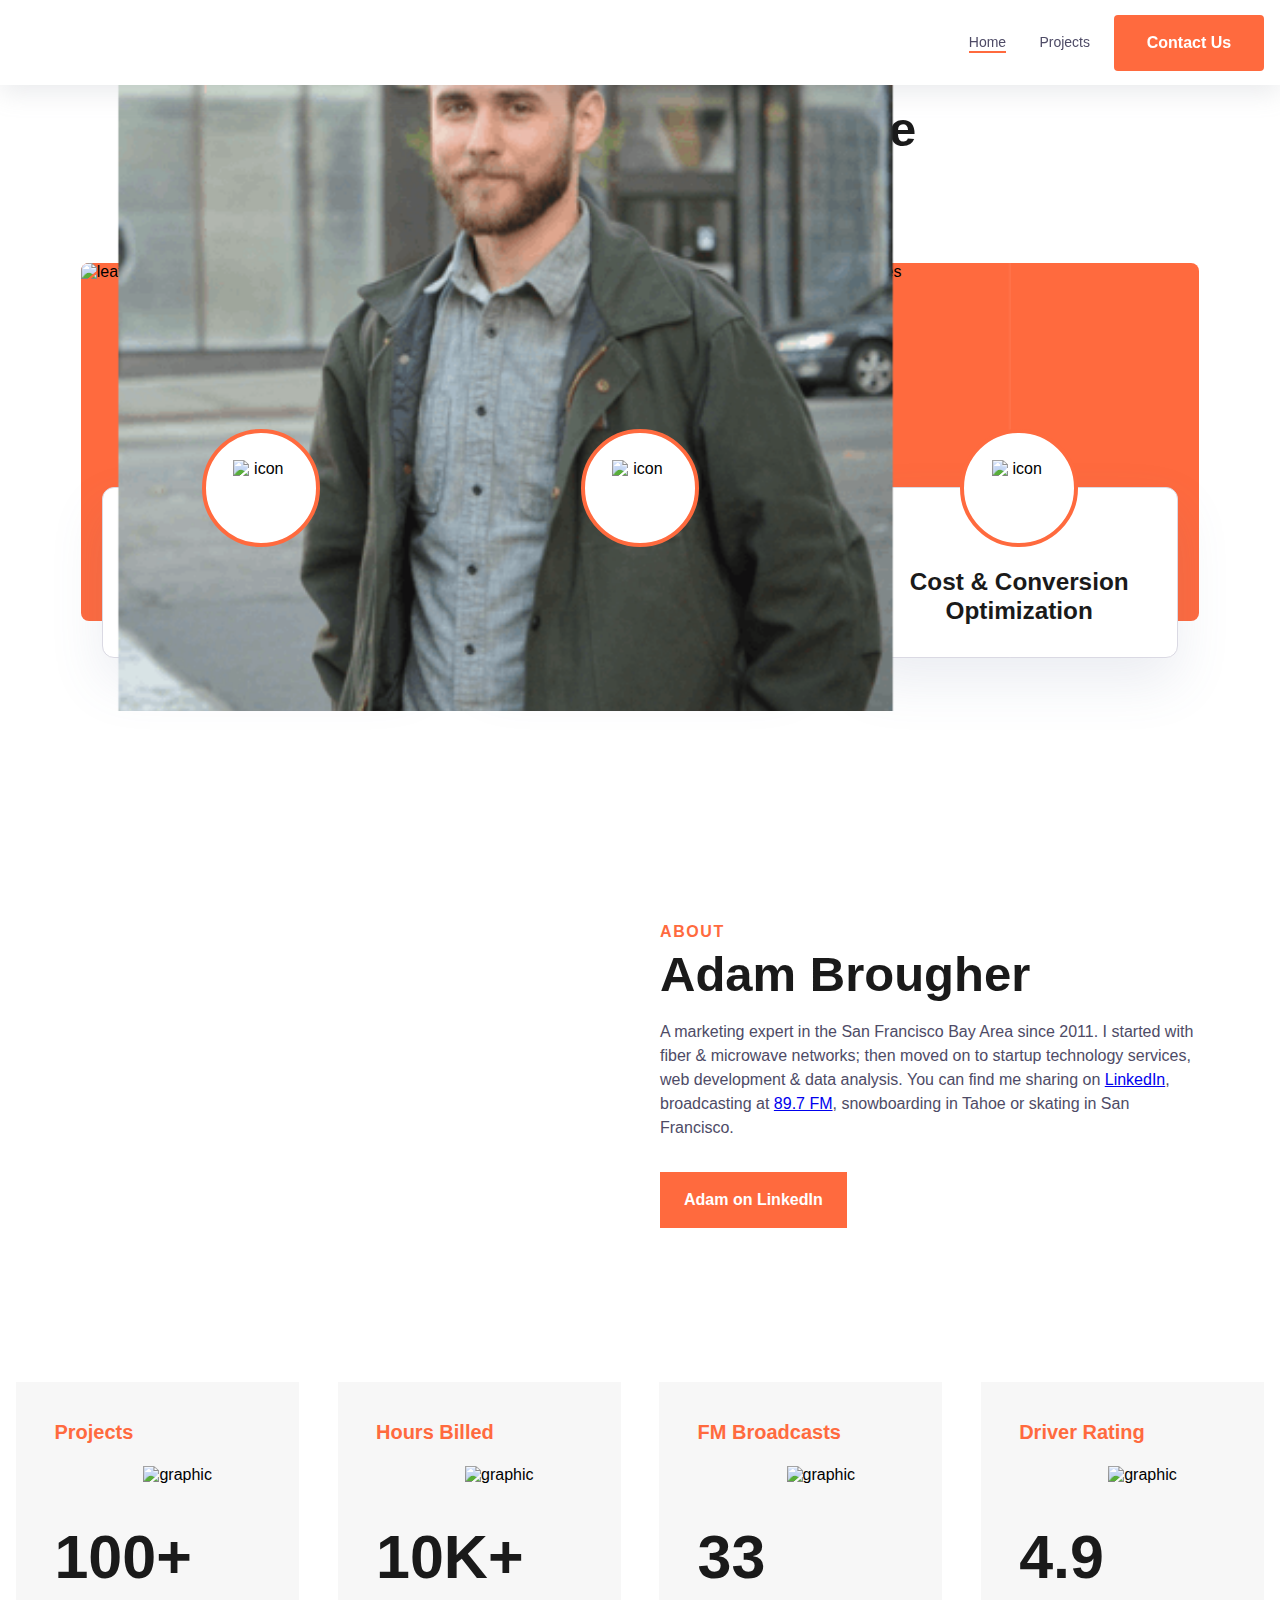
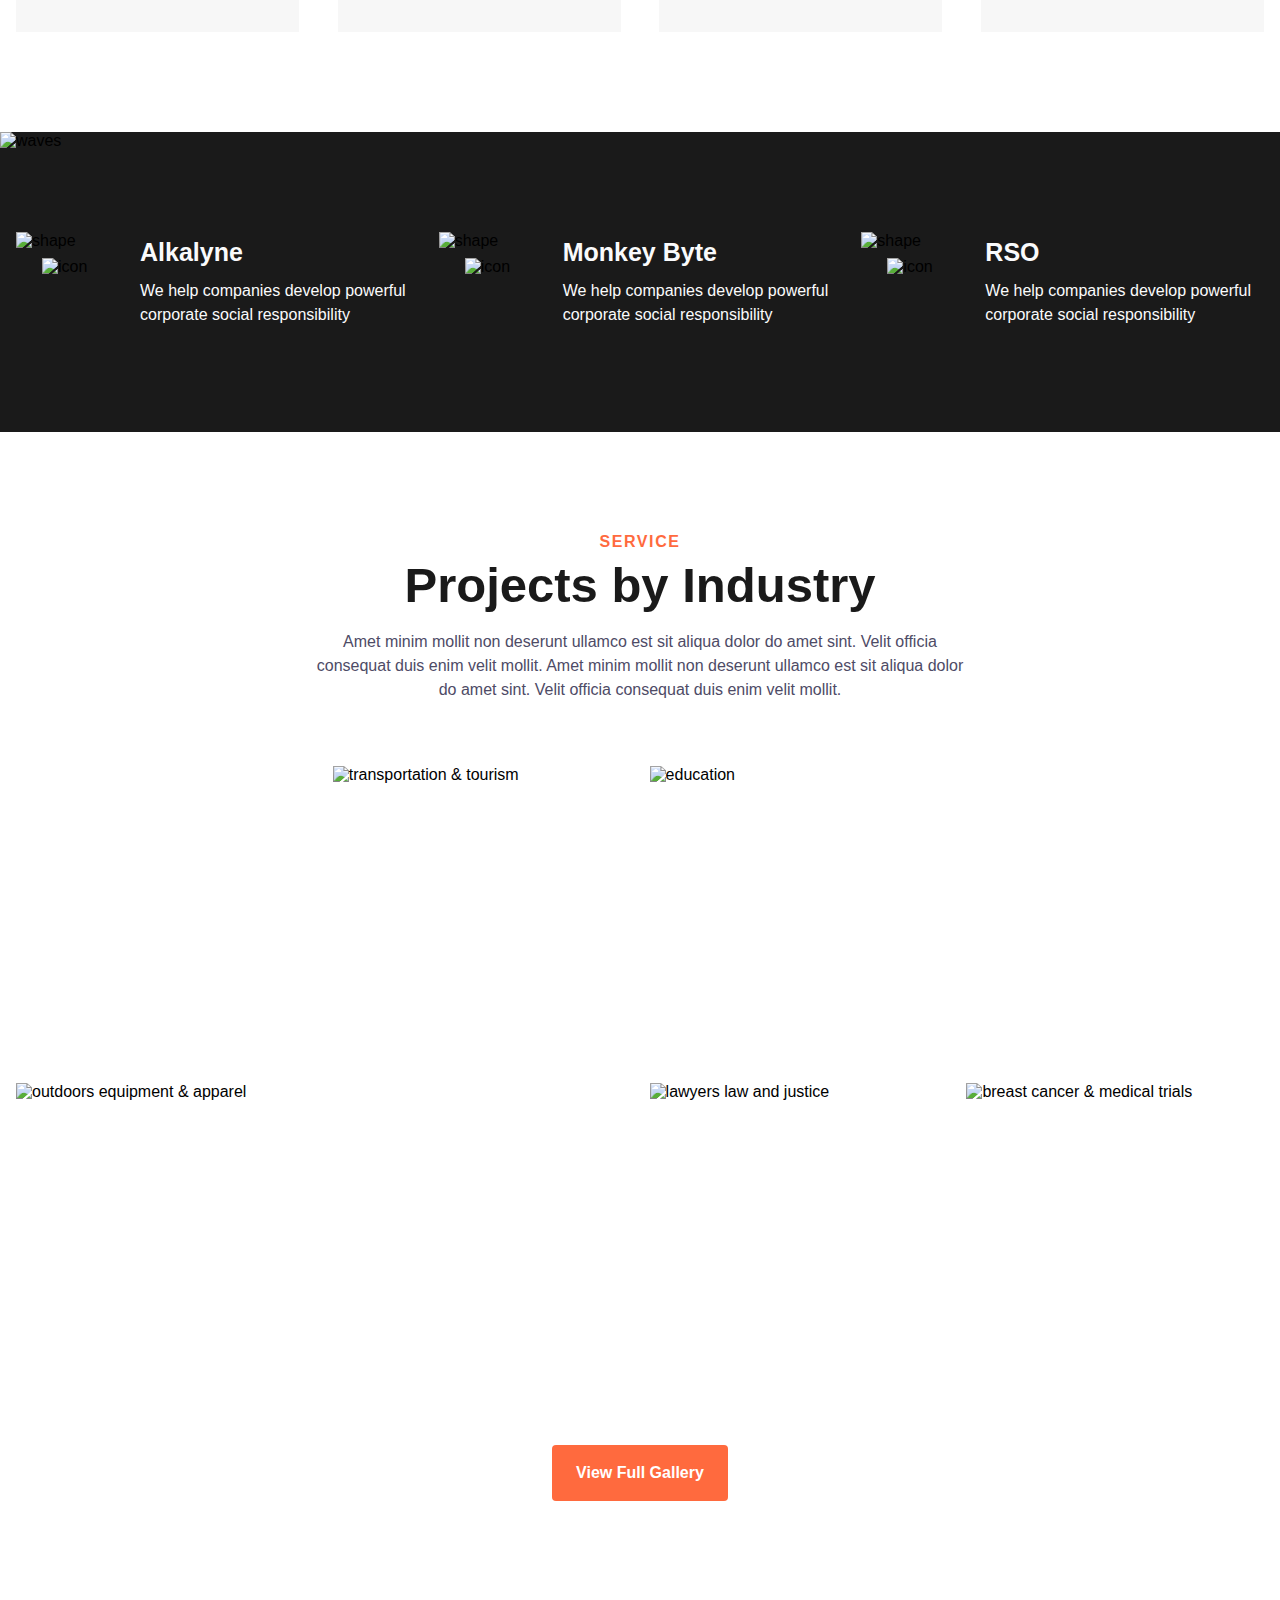
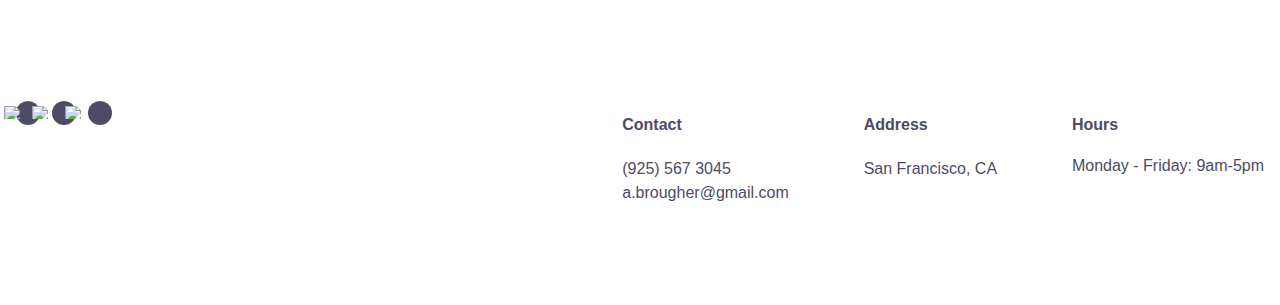
==== commit 46f856b3: "headshot test" ====
--- a/index.html
+++ b/index.html
@@ -151,7 +151,7 @@
 <section id="stats-1687">
     <div class="cs-container">
         <div class="cs-wrapper">
-            <picture class="cs-picture">
+            <picture class="cs-picture-headshot">
                 <source media="(max-width: 600px)"
                         srcset="/images/adam-brougher-headshot.png">
                 <source media="(min-width: 601px)"
--- a/styles-code-stitch.css
+++ b/styles-code-stitch.css
@@ -754,6 +754,14 @@
     top: 0;
     left: 0;
   }
+  #stats-1687 .cs-picture-headshot img {
+    width: 79%;
+    height: 79%;
+    object-fit: cover;
+    position: absolute;
+    top: 0;
+    left: 0;
+  }
   #stats-1687 .cs-card-group {
     list-style: none;
     margin: 0;
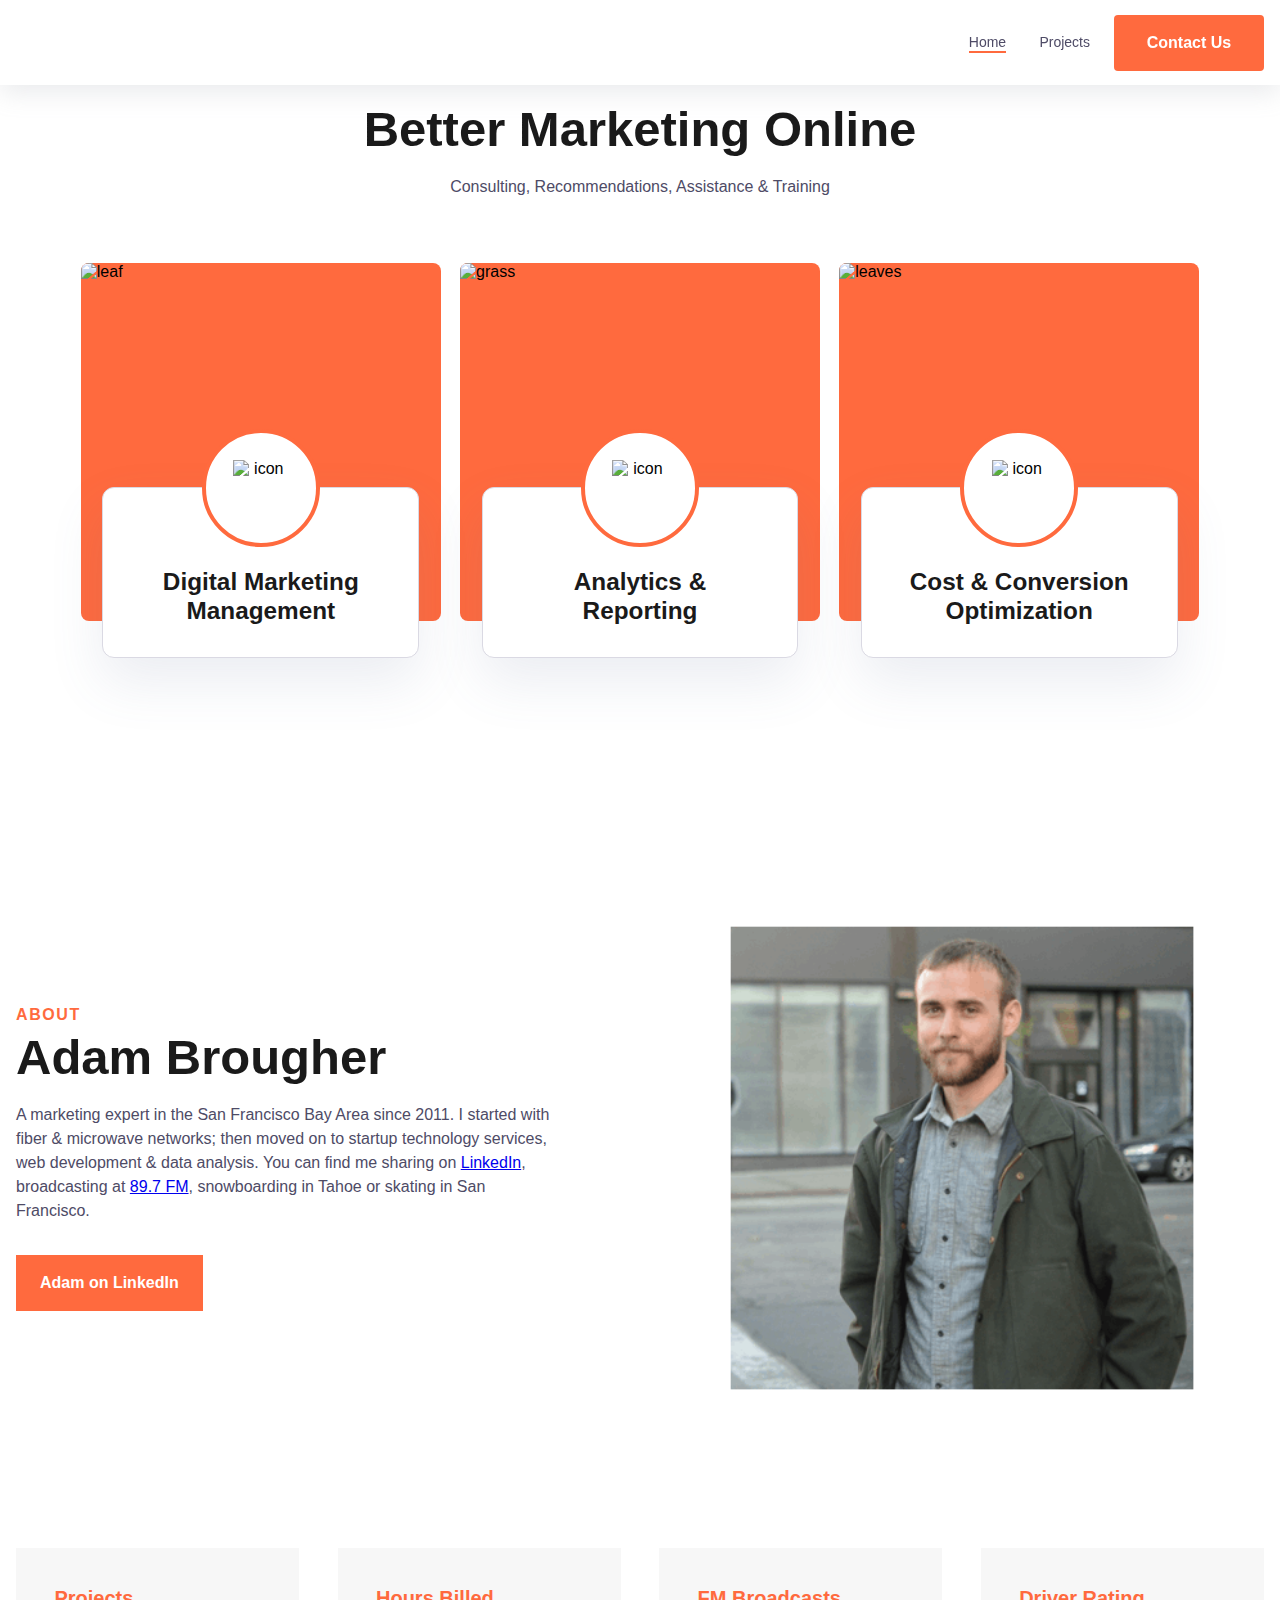
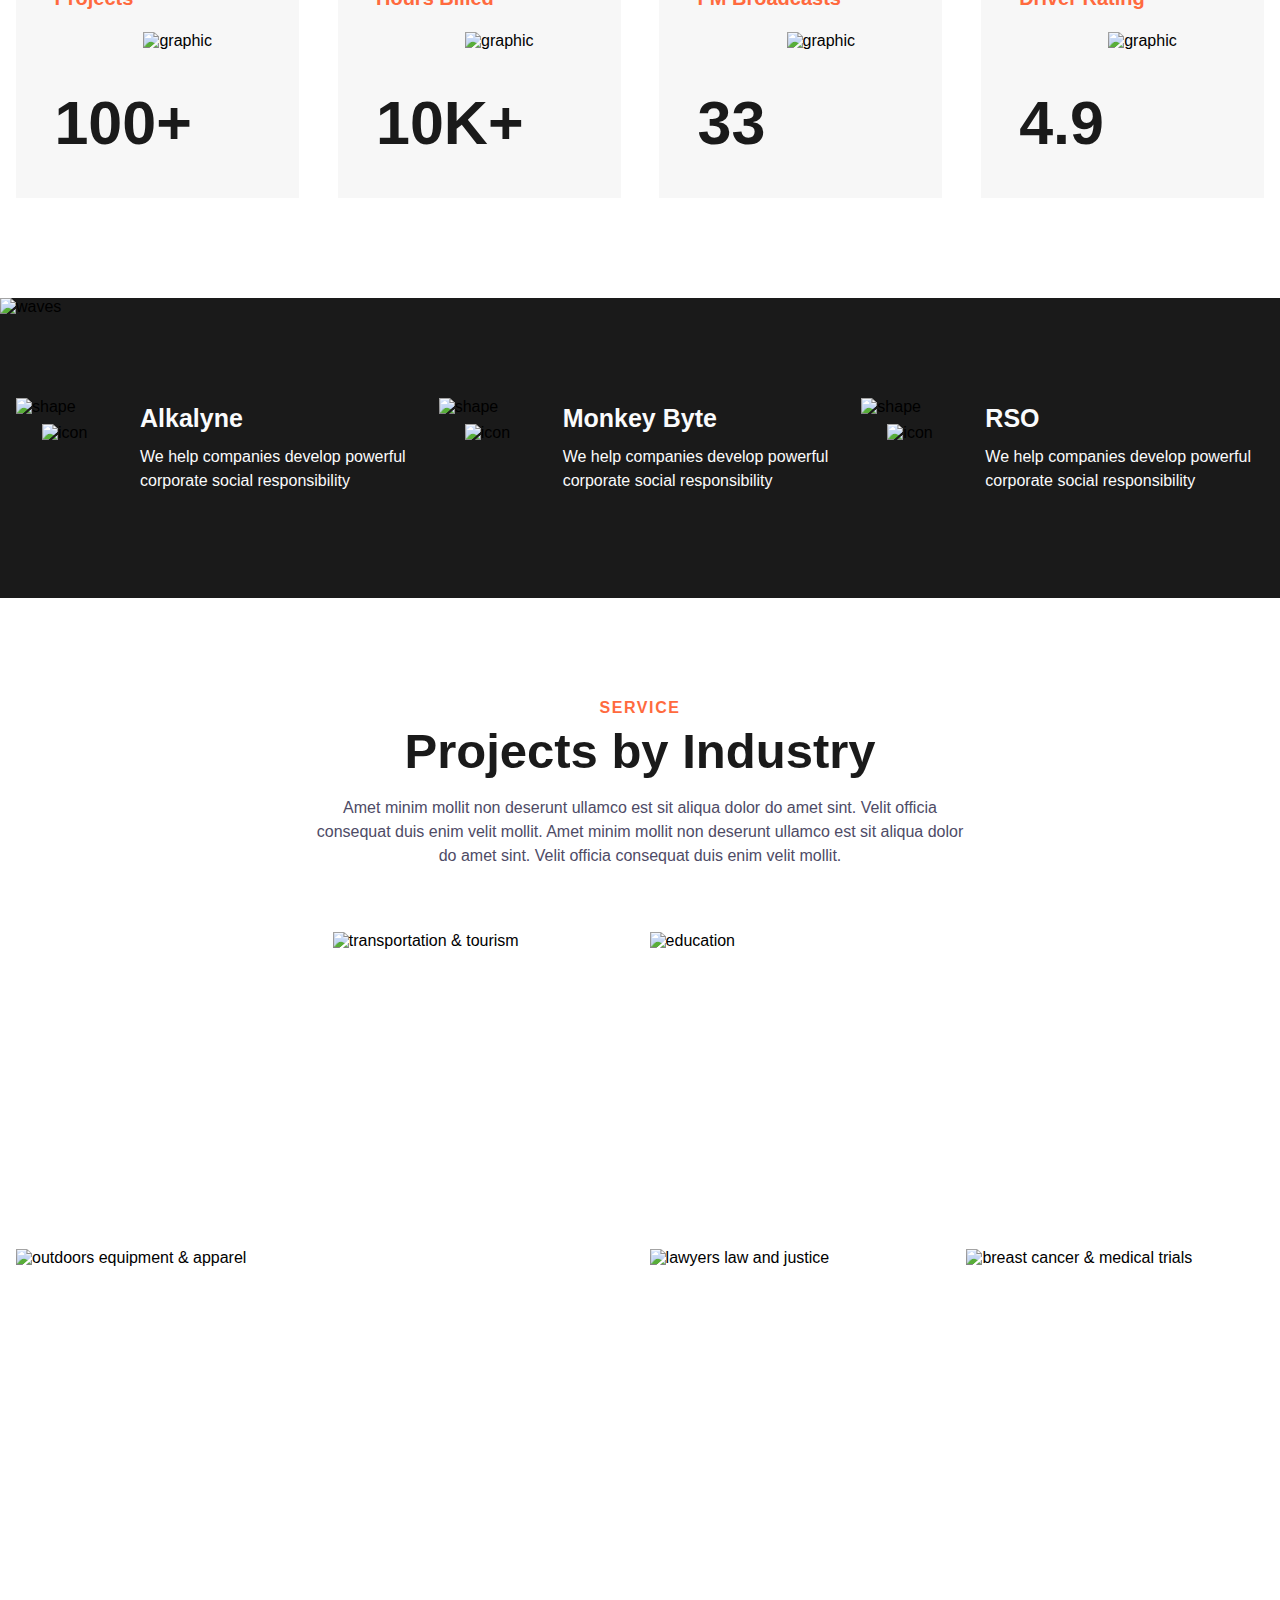
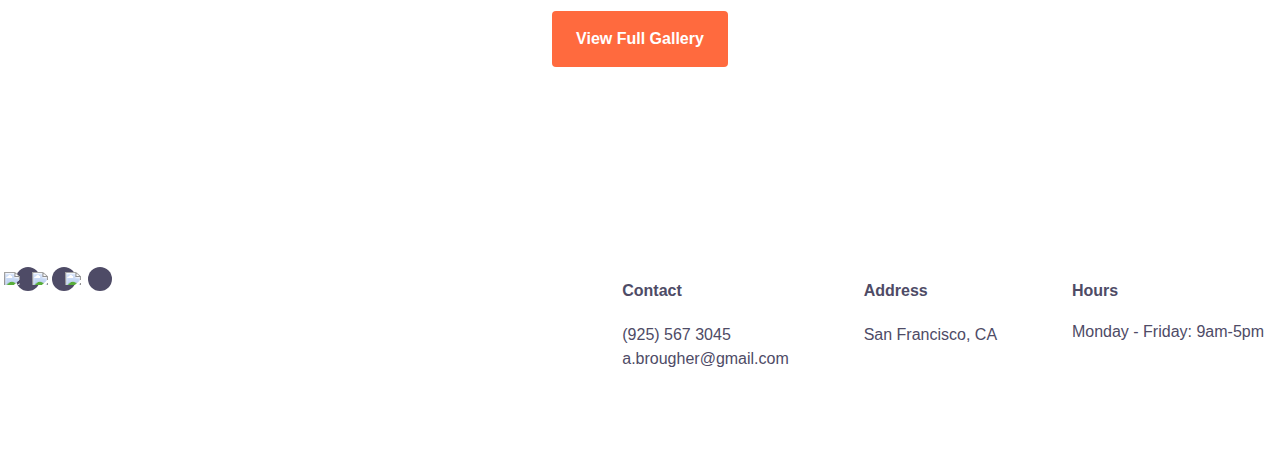
==== commit 8659dee6: "Revert "headshot test"" ====
--- a/index.html
+++ b/index.html
@@ -151,7 +151,7 @@
 <section id="stats-1687">
     <div class="cs-container">
         <div class="cs-wrapper">
-            <picture class="cs-picture-headshot">
+            <picture class="cs-picture">
                 <source media="(max-width: 600px)"
                         srcset="/images/adam-brougher-headshot.png">
                 <source media="(min-width: 601px)"
--- a/styles-code-stitch.css
+++ b/styles-code-stitch.css
@@ -754,14 +754,6 @@
     top: 0;
     left: 0;
   }
-  #stats-1687 .cs-picture-headshot img {
-    width: 79%;
-    height: 79%;
-    object-fit: cover;
-    position: absolute;
-    top: 0;
-    left: 0;
-  }
   #stats-1687 .cs-card-group {
     list-style: none;
     margin: 0;
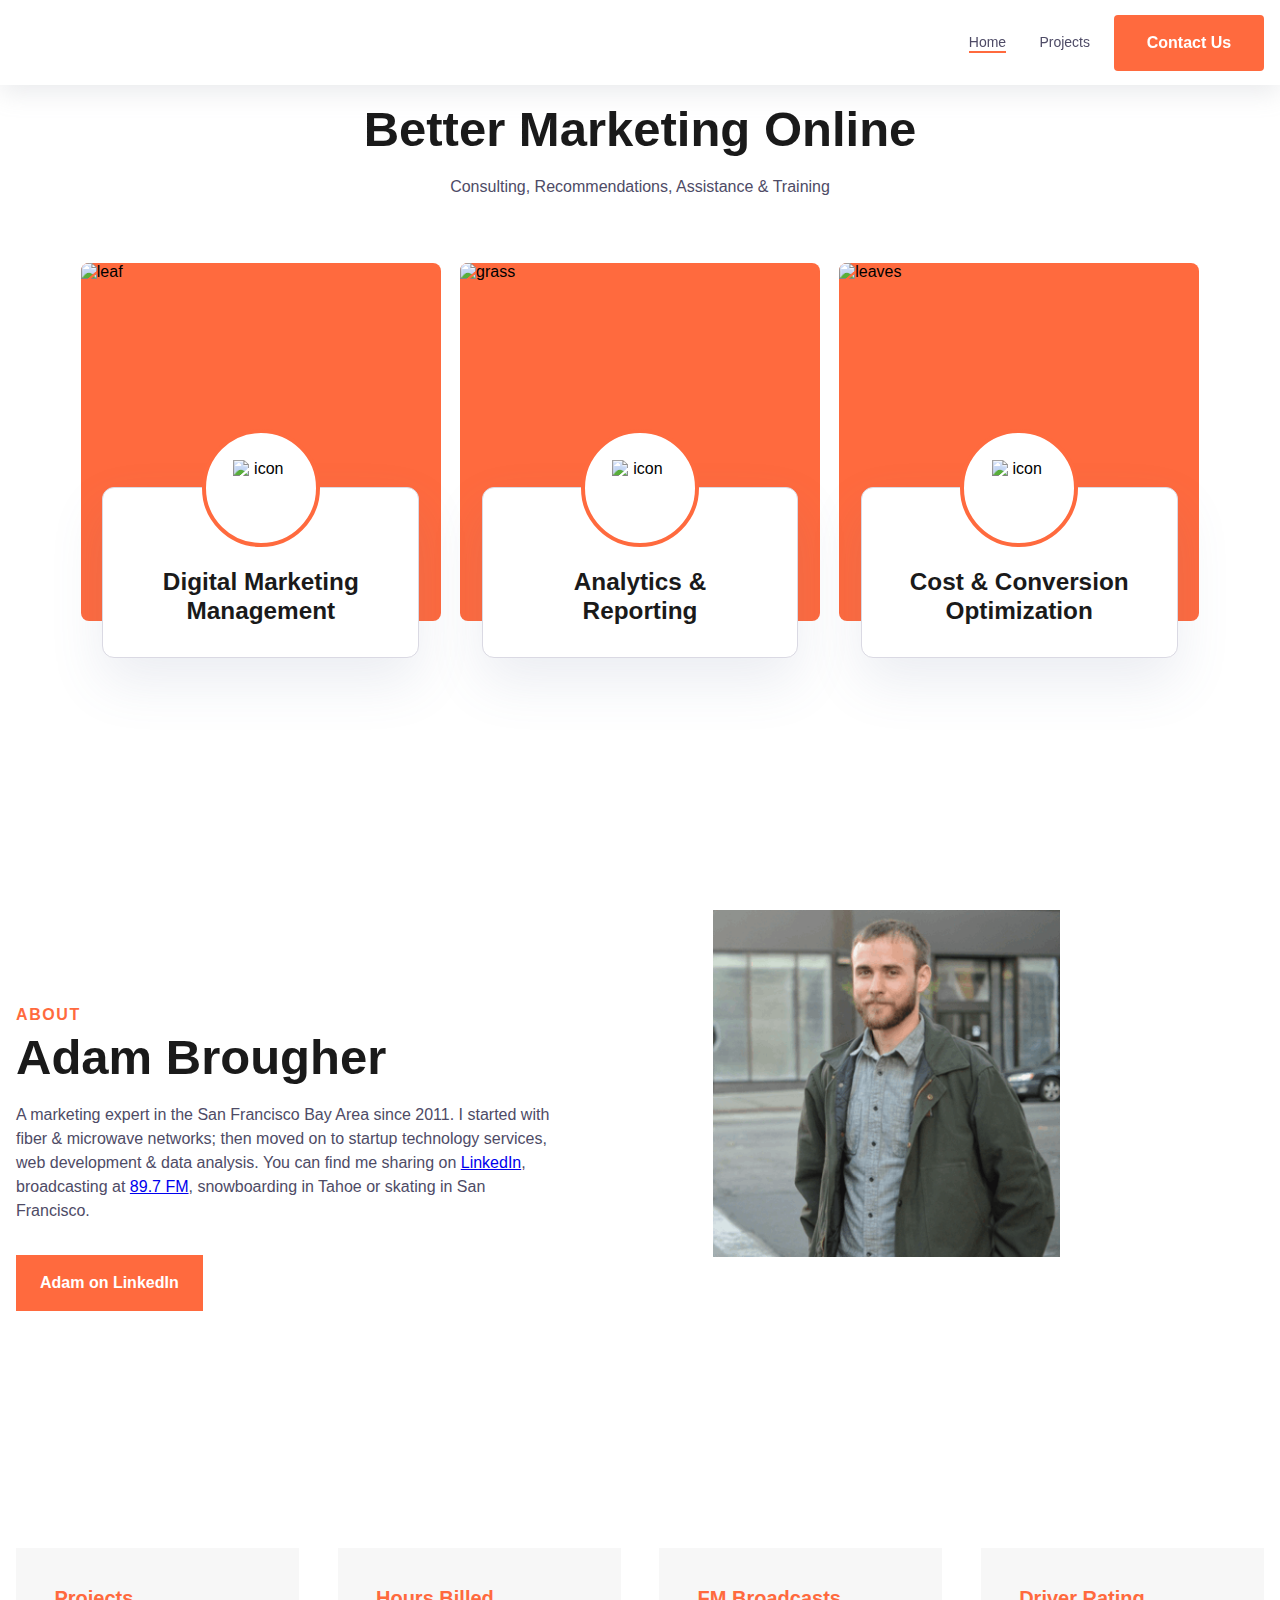
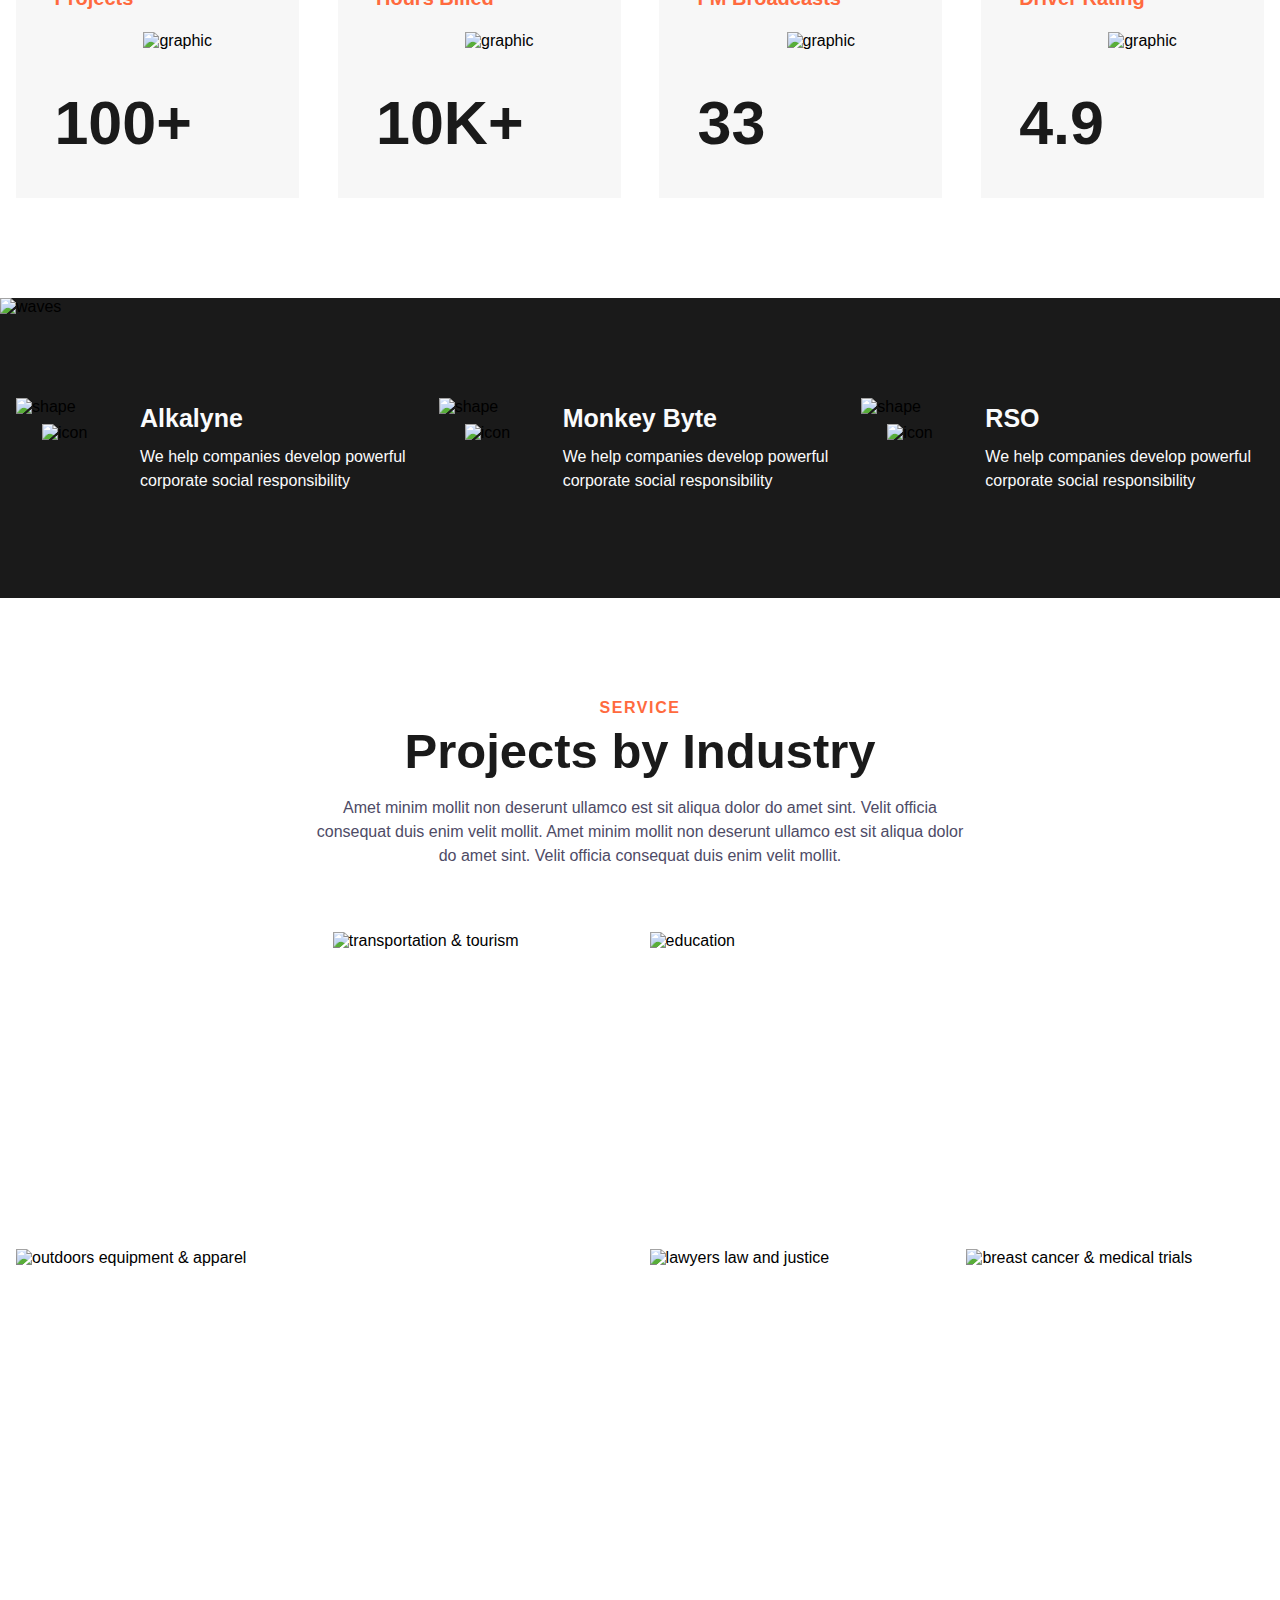
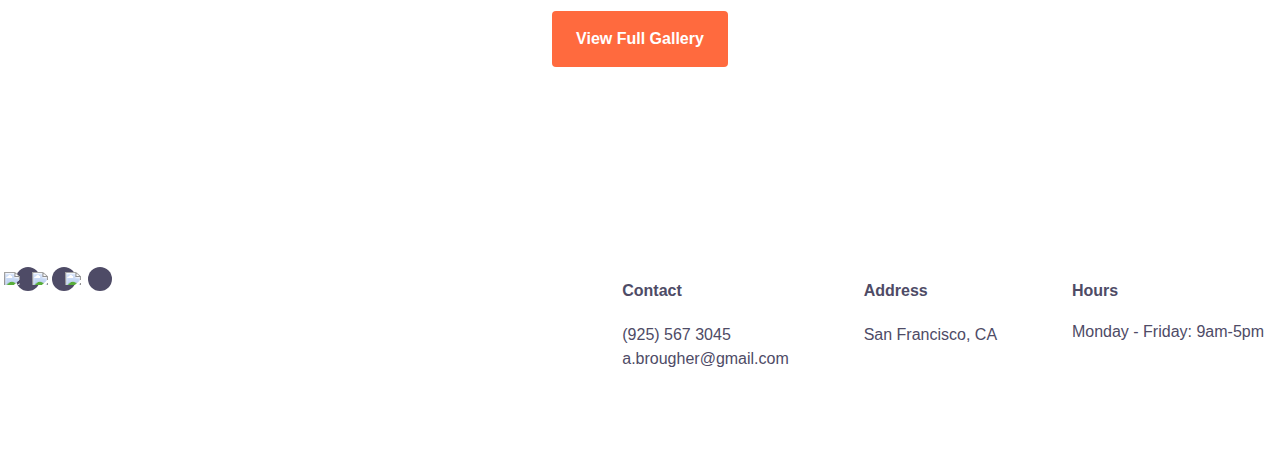
==== commit e65aeec3: "headshot updates" ====
--- a/index.html
+++ b/index.html
@@ -151,7 +151,7 @@
 <section id="stats-1687">
     <div class="cs-container">
         <div class="cs-wrapper">
-            <picture class="cs-picture">
+            <picture class="cs-picture-headshot">
                 <source media="(max-width: 600px)"
                         srcset="/images/adam-brougher-headshot.png">
                 <source media="(min-width: 601px)"
--- a/styles-code-stitch.css
+++ b/styles-code-stitch.css
@@ -754,6 +754,26 @@
     top: 0;
     left: 0;
   }
+    #stats-1687 .cs-picture-headshot {
+    width: 100%;
+    max-width: 39.375rem;
+    height: auto;
+    /* 400px - 600px */
+    min-height: clamp(25rem, 68vw, 37.5rem);
+    margin: 0;
+    display: block;
+    position: relative;
+    z-index: 1;
+    align-self: stretch;
+  }
+    #stats-1687 .cs-picture-headshot img {
+    width: 75%;
+    height: 75%;
+    object-fit: cover;
+    position: absolute;
+    top: 0;
+    left: 0;
+  }
   #stats-1687 .cs-card-group {
     list-style: none;
     margin: 0;
@@ -821,6 +841,10 @@
     align-self: center;
   }
   #stats-1687 .cs-picture {
+    /* sends it to the right in the 2nd position */
+    order: 2;
+  }
+    #stats-1687 .cs-picture-headshot {
     /* sends it to the right in the 2nd position */
     order: 2;
   }
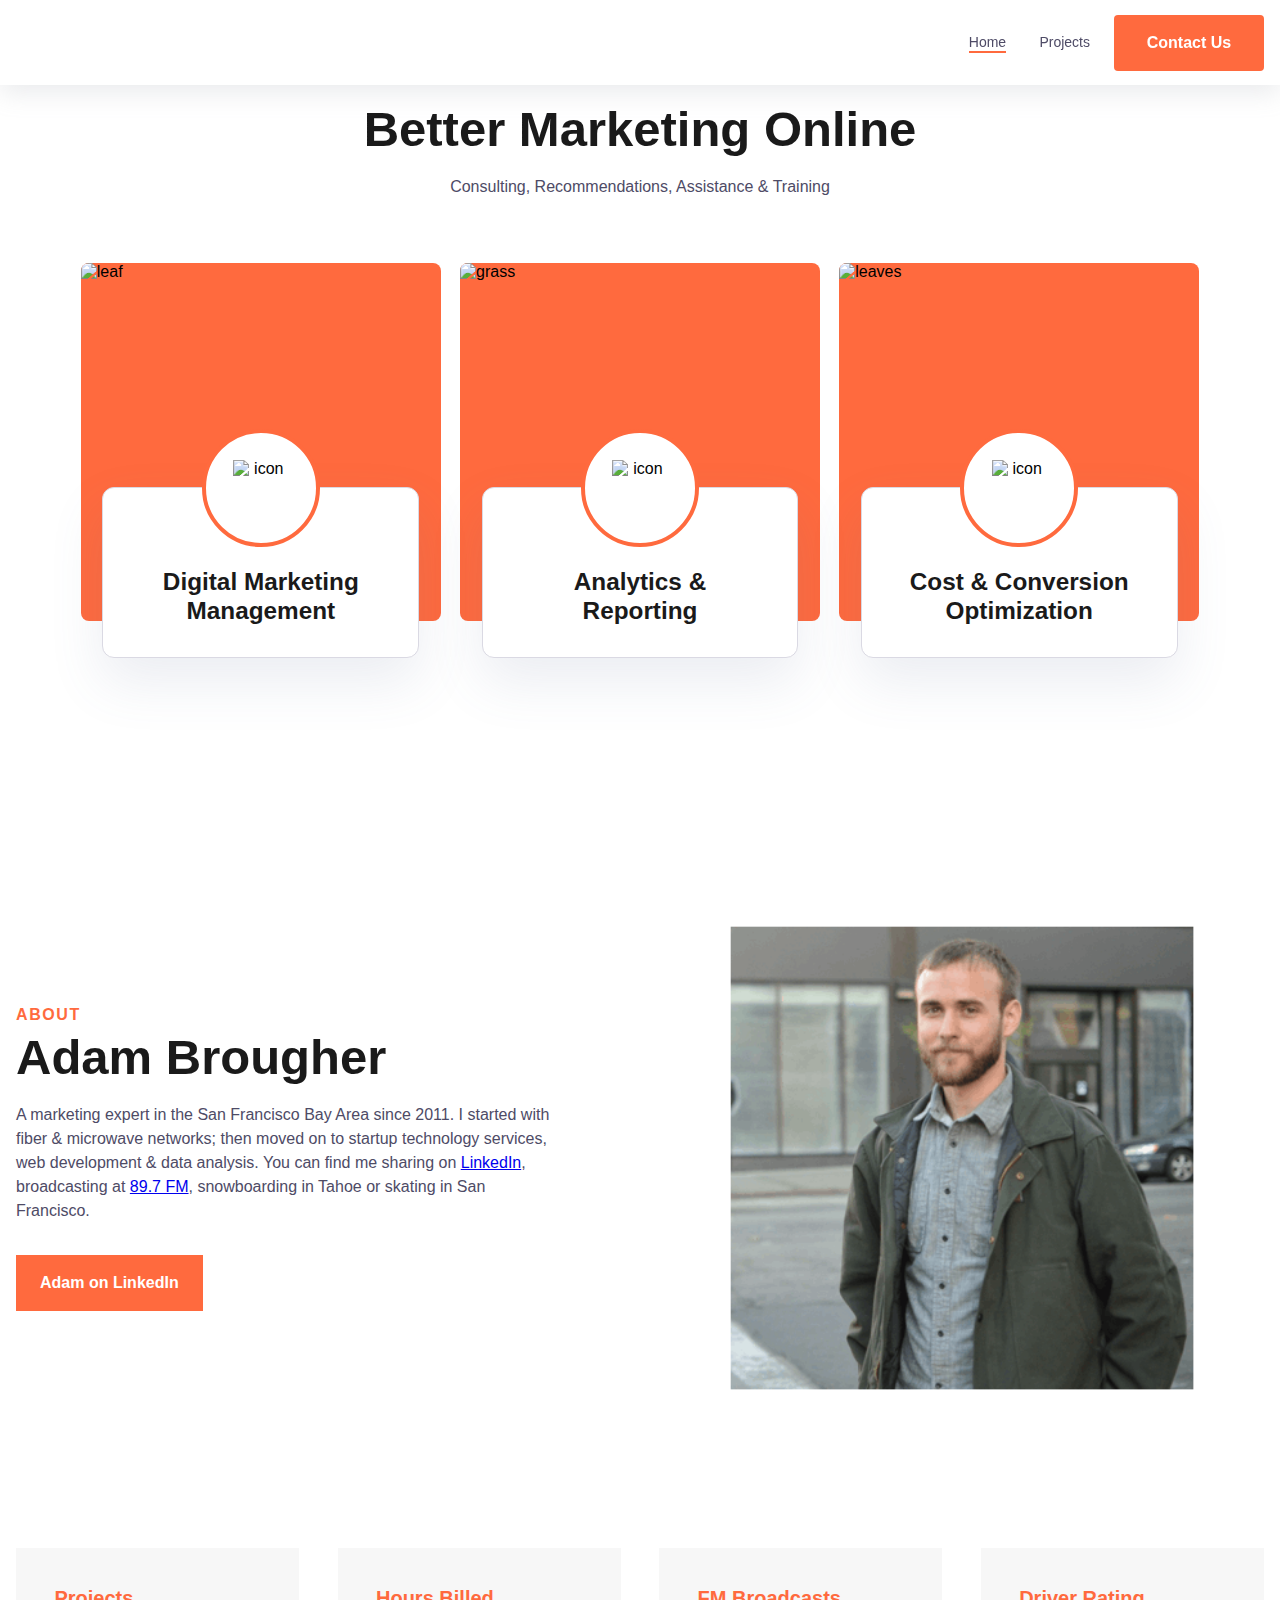
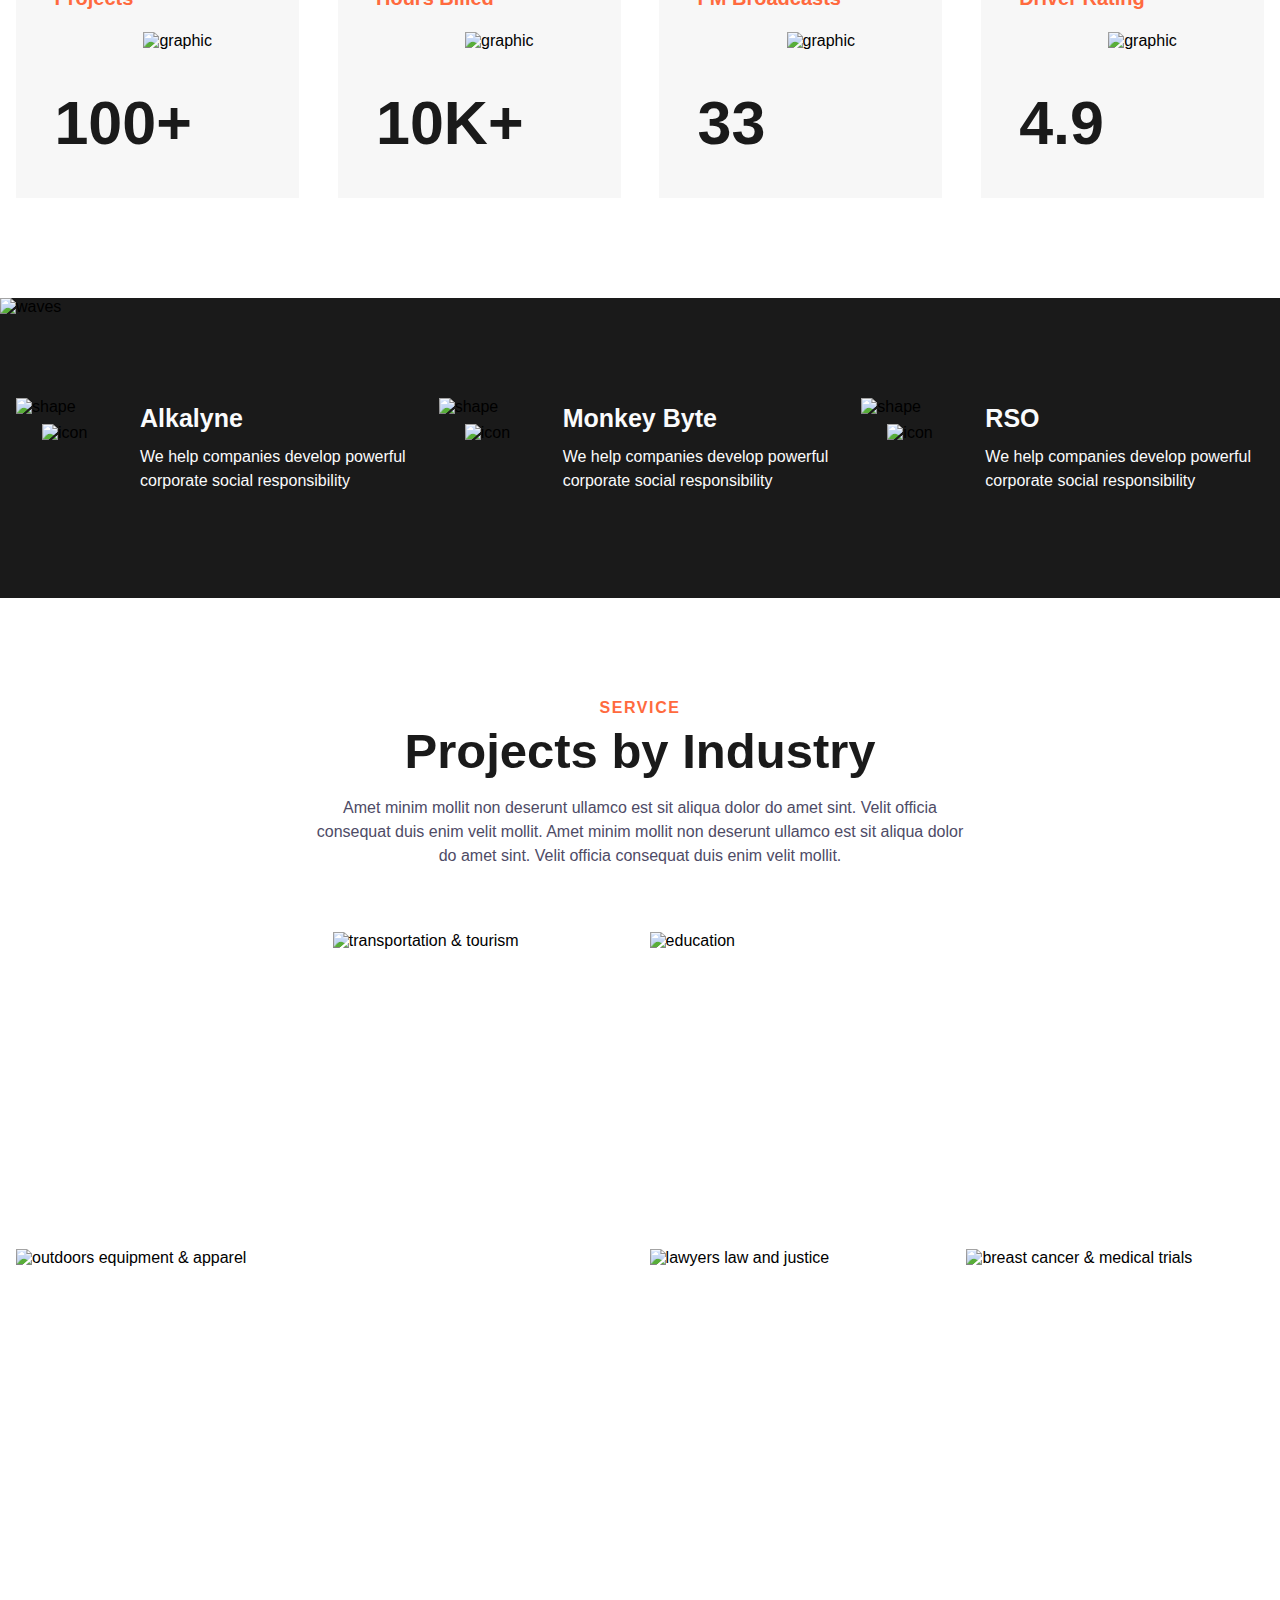
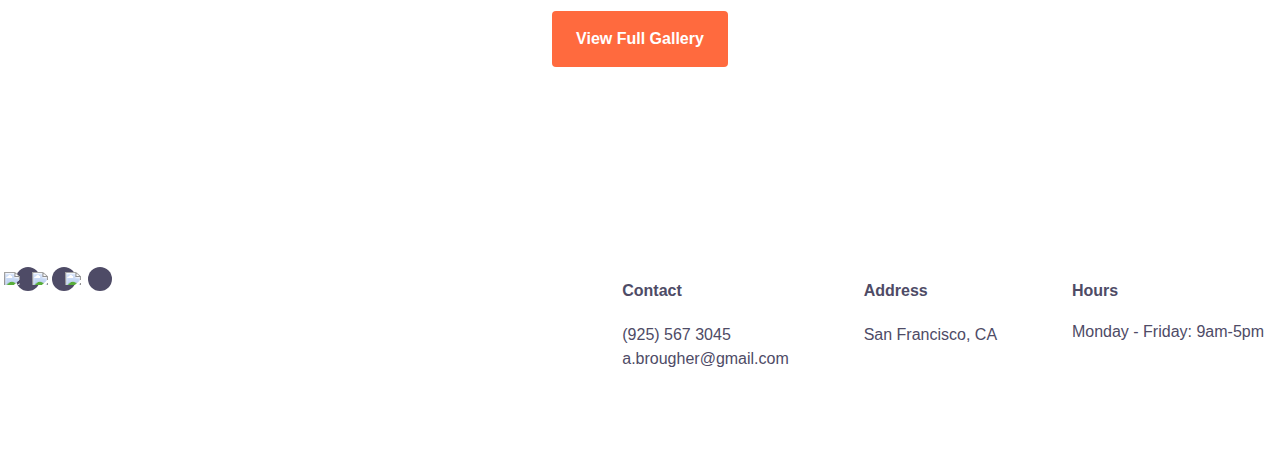
==== commit a1506c3e: "updated" ====
--- a/index.html
+++ b/index.html
@@ -151,7 +151,7 @@
 <section id="stats-1687">
     <div class="cs-container">
         <div class="cs-wrapper">
-            <picture class="cs-picture-headshot">
+            <picture class="cs-picture">
                 <source media="(max-width: 600px)"
                         srcset="/images/adam-brougher-headshot.png">
                 <source media="(min-width: 601px)"
--- a/styles-code-stitch.css
+++ b/styles-code-stitch.css
@@ -754,26 +754,6 @@
     top: 0;
     left: 0;
   }
-    #stats-1687 .cs-picture-headshot {
-    width: 100%;
-    max-width: 39.375rem;
-    height: auto;
-    /* 400px - 600px */
-    min-height: clamp(25rem, 68vw, 37.5rem);
-    margin: 0;
-    display: block;
-    position: relative;
-    z-index: 1;
-    align-self: stretch;
-  }
-    #stats-1687 .cs-picture-headshot img {
-    width: 75%;
-    height: 75%;
-    object-fit: cover;
-    position: absolute;
-    top: 0;
-    left: 0;
-  }
   #stats-1687 .cs-card-group {
     list-style: none;
     margin: 0;
@@ -841,10 +821,6 @@
     align-self: center;
   }
   #stats-1687 .cs-picture {
-    /* sends it to the right in the 2nd position */
-    order: 2;
-  }
-    #stats-1687 .cs-picture-headshot {
     /* sends it to the right in the 2nd position */
     order: 2;
   }
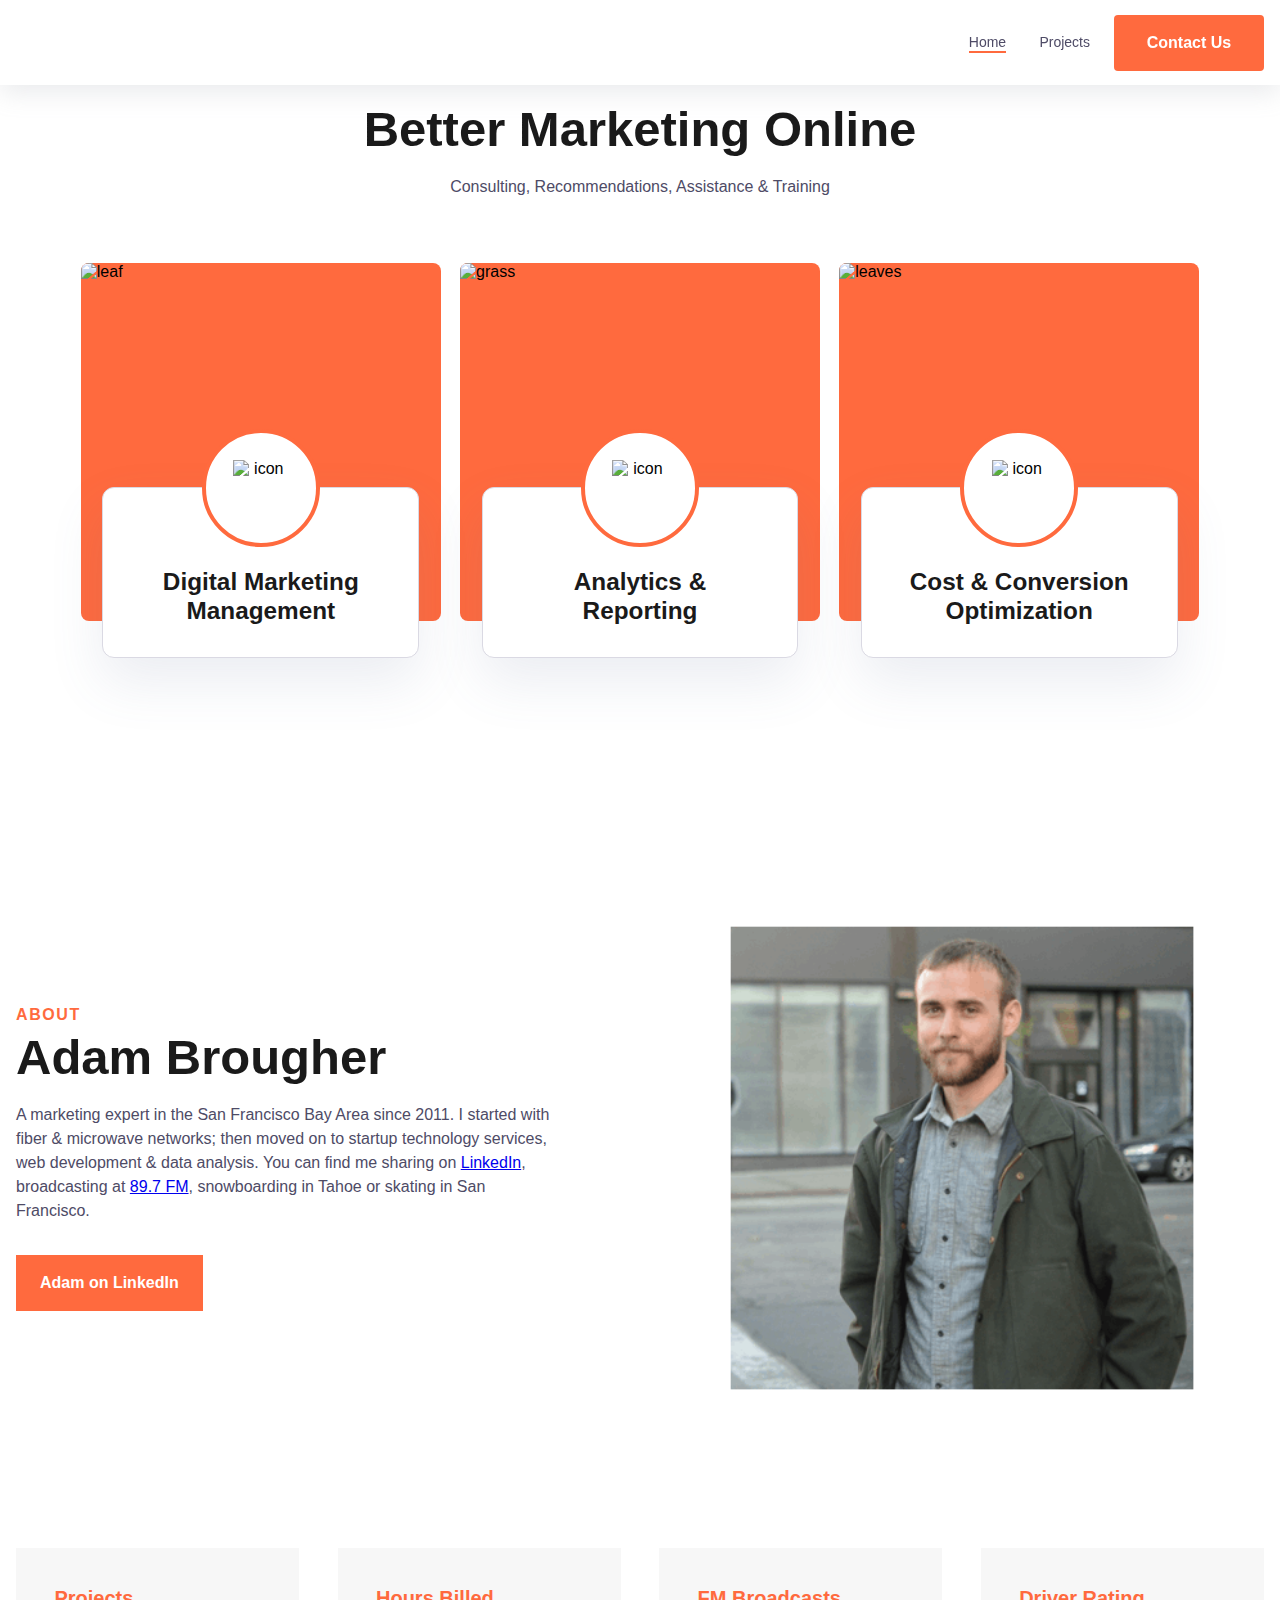
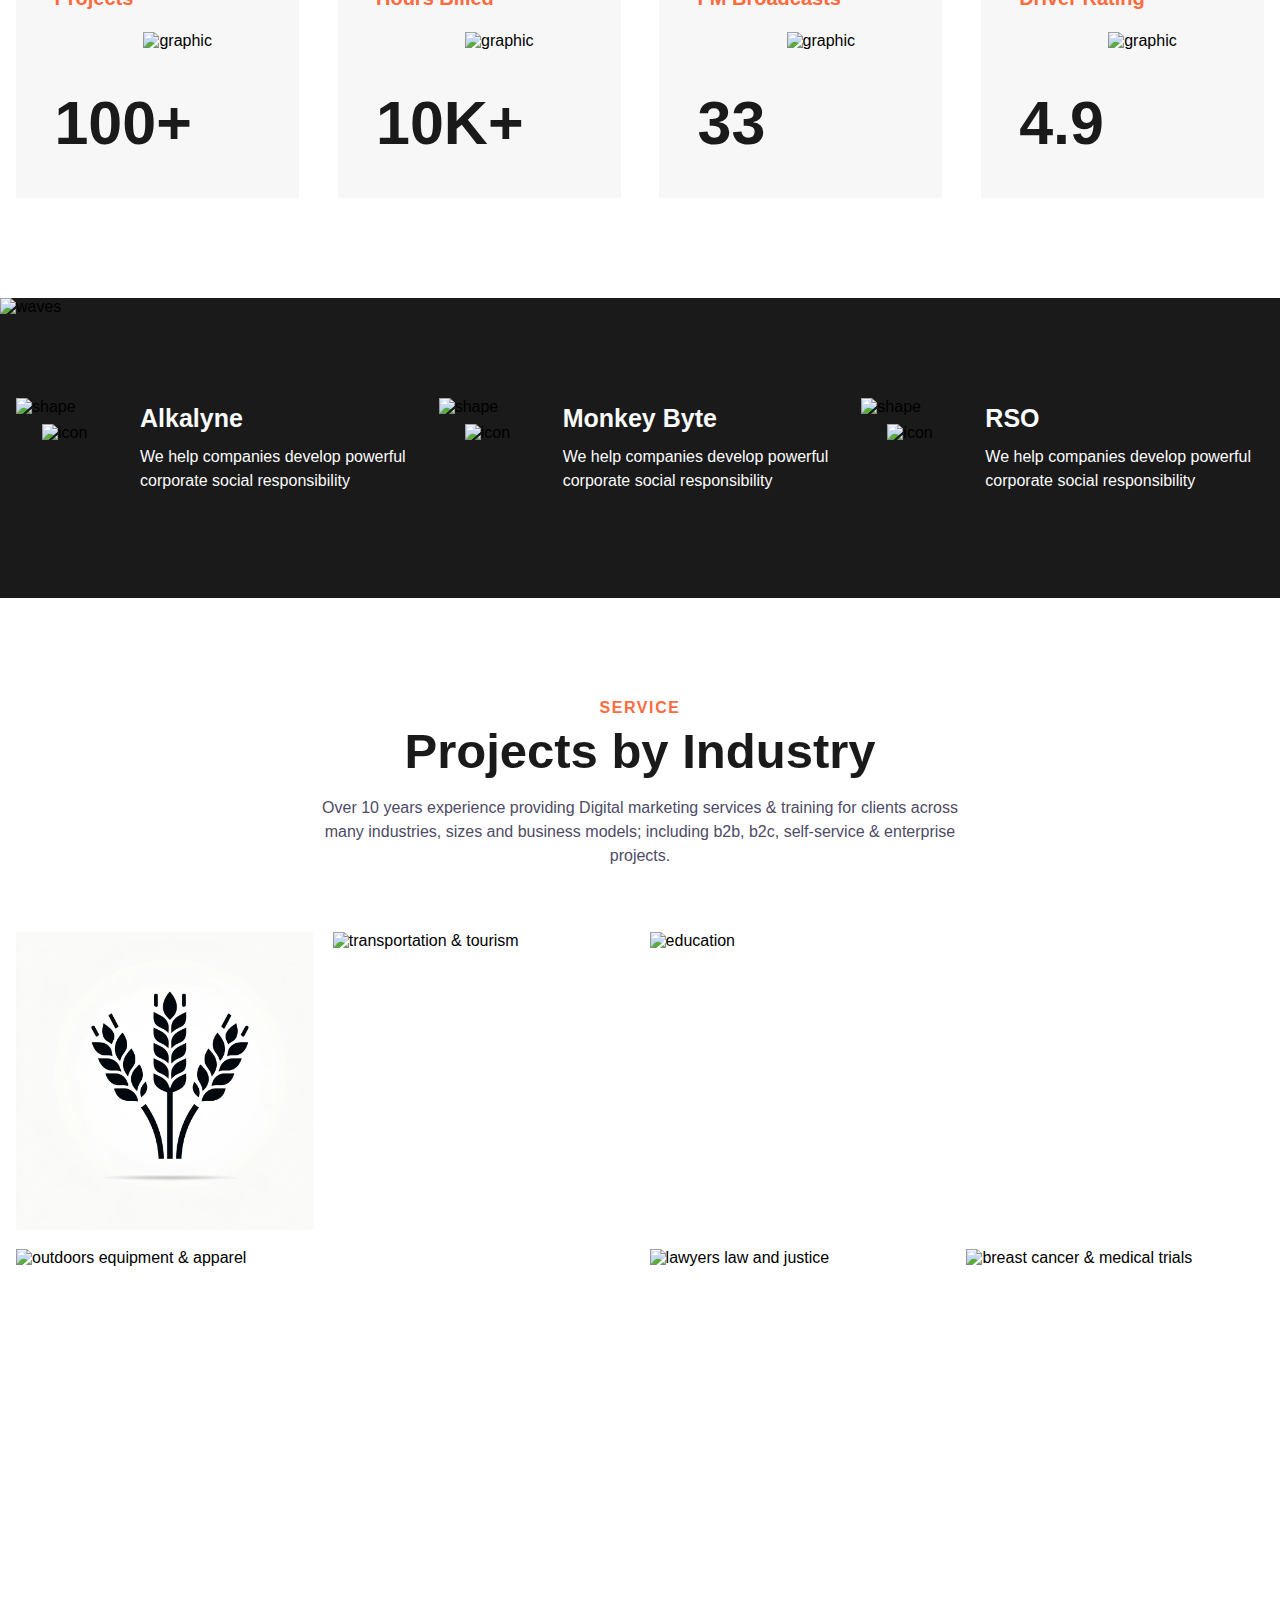
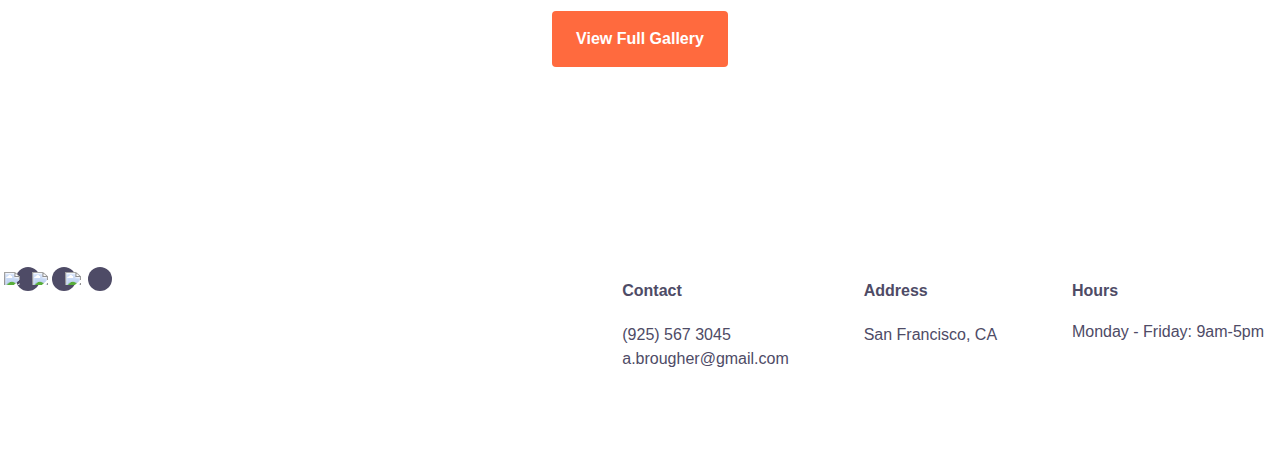
==== commit 4d045261: "added image on projects" ====
--- a/index.html
+++ b/index.html
@@ -262,7 +262,9 @@
             <span class="cs-topper">Service</span>
             <h2 class="cs-title">Projects by Industry</h2>
             <p class="cs-text">
-                Amet minim mollit non deserunt ullamco est sit aliqua dolor do amet sint. Velit officia consequat duis enim velit mollit. Amet minim mollit non deserunt ullamco est sit aliqua dolor do amet sint. Velit officia consequat duis enim velit mollit.
+                Over 10 years experience providing Digital marketing services & training for clients across many industries, sizes and business models;
+including b2b, b2c, self-service & enterprise projects.
+
             </p>
         </div>
         <ul class="cs-image-group">
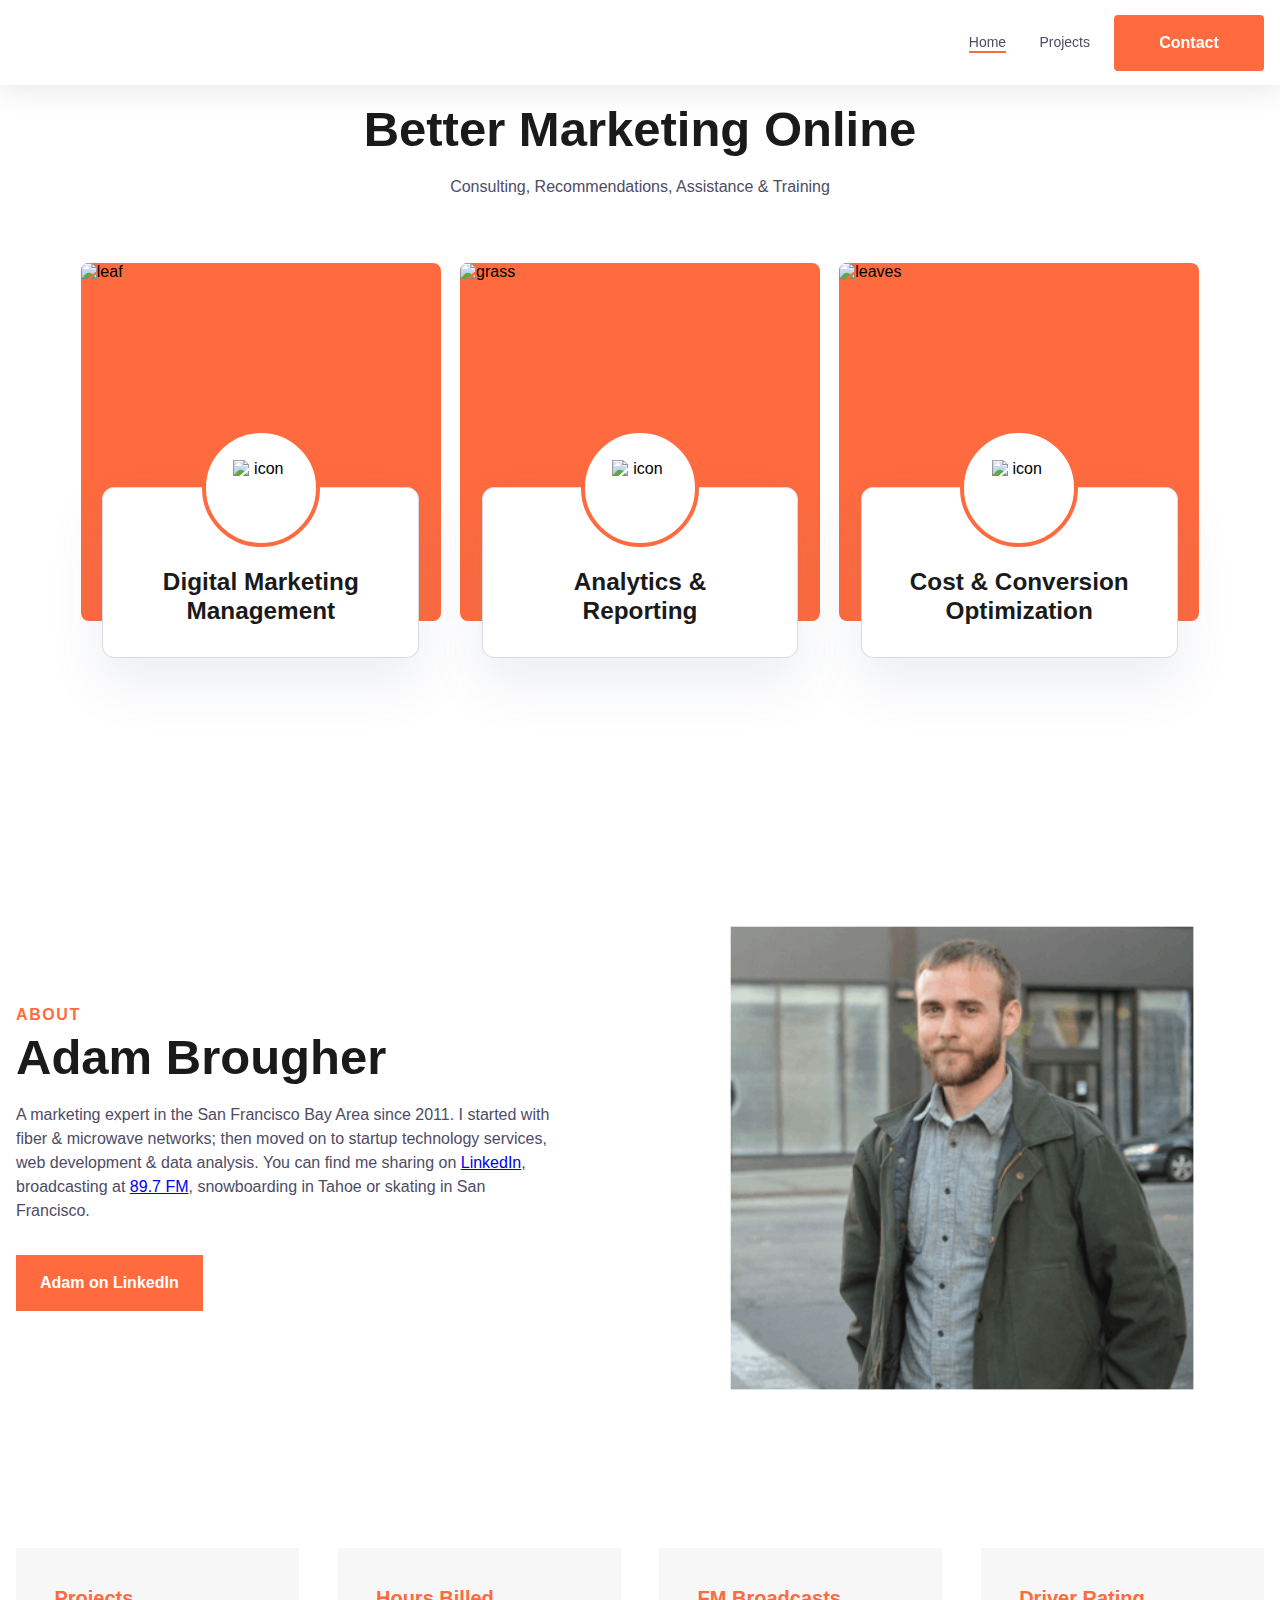
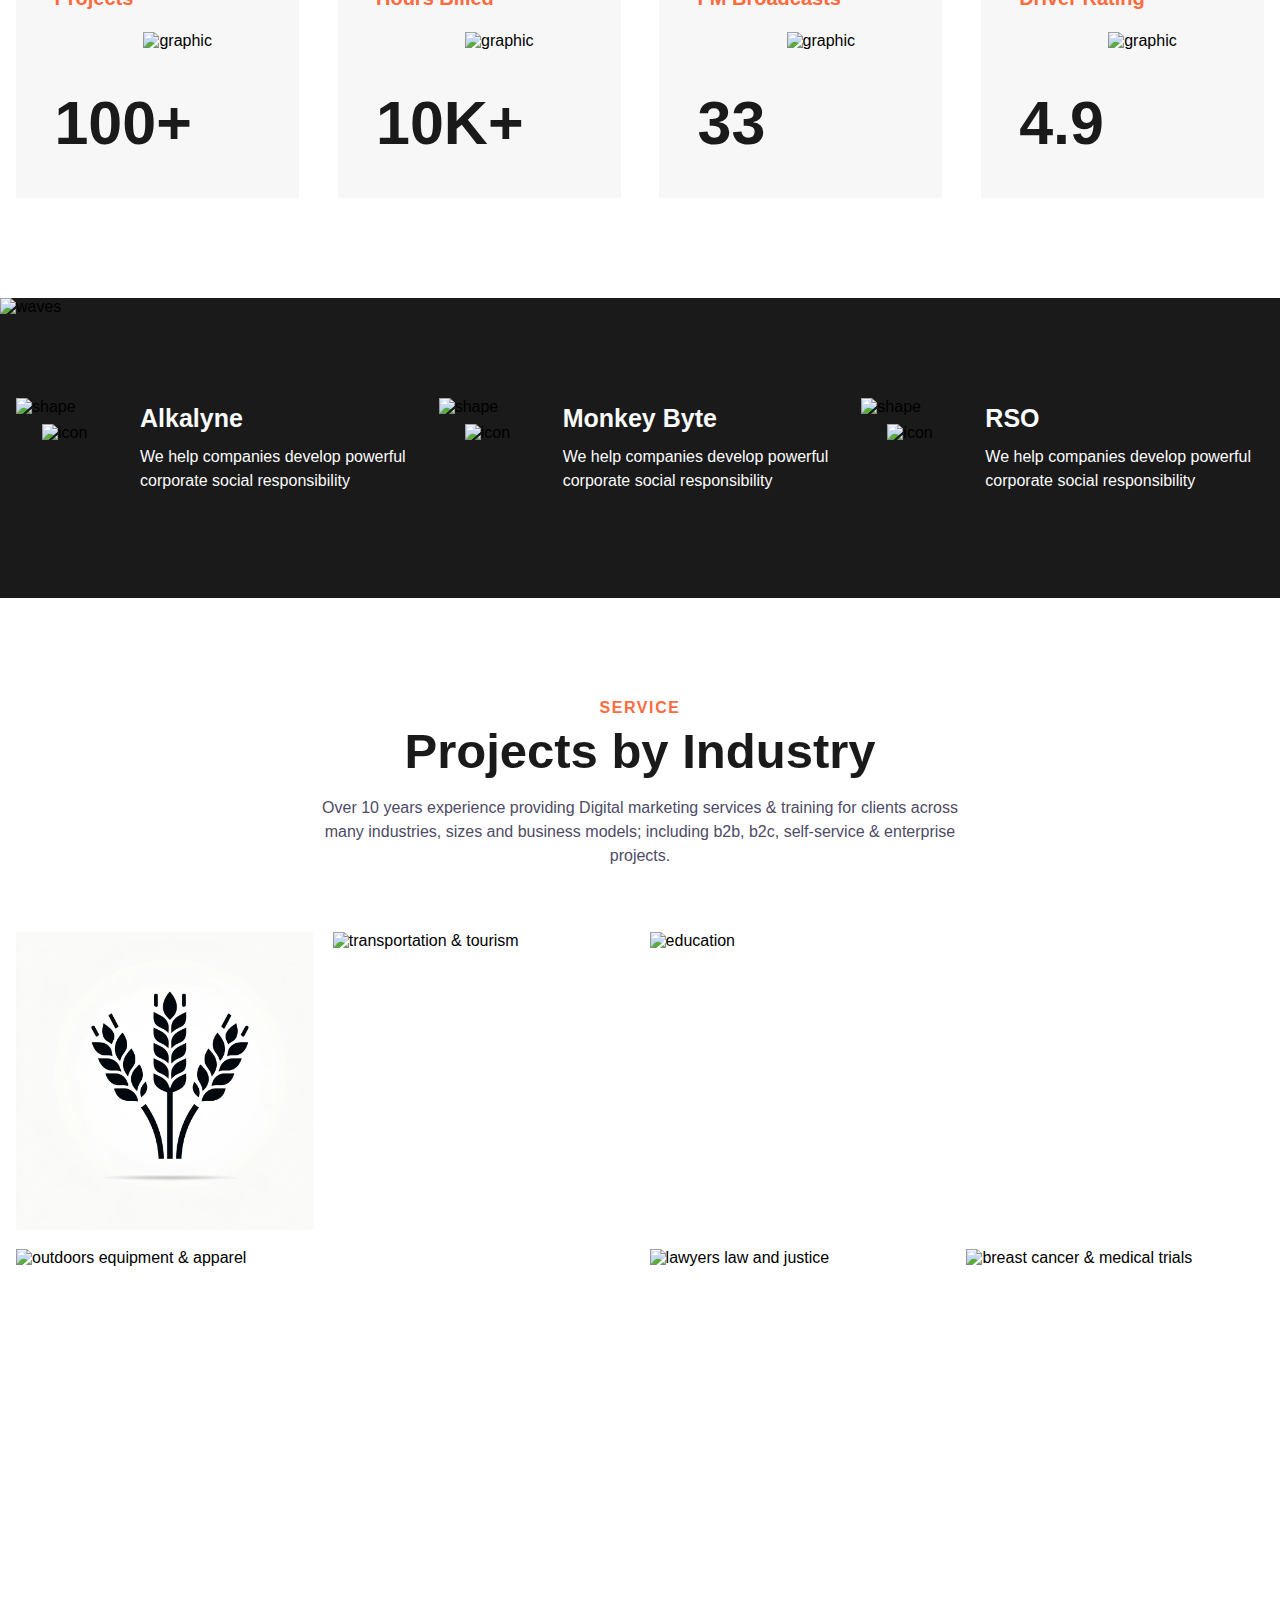
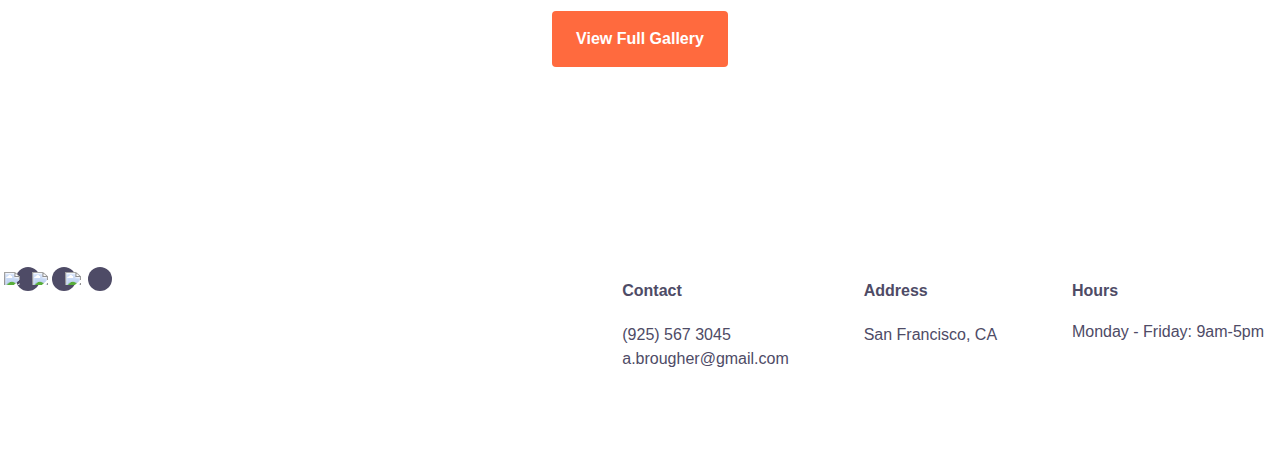
==== commit 1d8499df: "added image" ====
--- a/index.html
+++ b/index.html
@@ -72,7 +72,7 @@
                 </ul>
             </div>
         </nav>
-        <a href="mailto:a.brougher@gmail.com" target="_newtab" class="cs-button-solid cs-nav-button">Contact Us</a>
+        <a href="mailto:a.brougher@gmail.com" target="_newtab" class="cs-button-solid cs-nav-button">Contact</a>
         <!--Dark Mode toggle, uncomment button code if you want to enable a dark mode toggle-->
         <!-- <button id="dark-mode-toggle" aria-label="dark mode toggle">
             <svg class="cs-moon" xmlns="http://www.w3.org/2000/svg" viewBox="0 0 480 480" style="enable-background:new 0 0 480 480" xml:space="preserve"><path d="M459.782 347.328c-4.288-5.28-11.488-7.232-17.824-4.96-17.76 6.368-37.024 9.632-57.312 9.632-97.056 0-176-78.976-176-176 0-58.4 28.832-112.768 77.12-145.472 5.472-3.712 8.096-10.4 6.624-16.832S285.638 2.4 279.078 1.44C271.59.352 264.134 0 256.646 0c-132.352 0-240 107.648-240 240s107.648 240 240 240c84 0 160.416-42.688 204.352-114.176 3.552-5.792 3.04-13.184-1.216-18.496z"/></svg>
--- a/styles-code-stitch.css
+++ b/styles-code-stitch.css
@@ -1338,6 +1338,7 @@
     position: absolute;
     top: 0;
     left: 0;
+    border: 4px solid #555;
   }
   #RPsbs-1593 .cs-picture1,
   #RPsbsr-1593 .cs-picture1 {
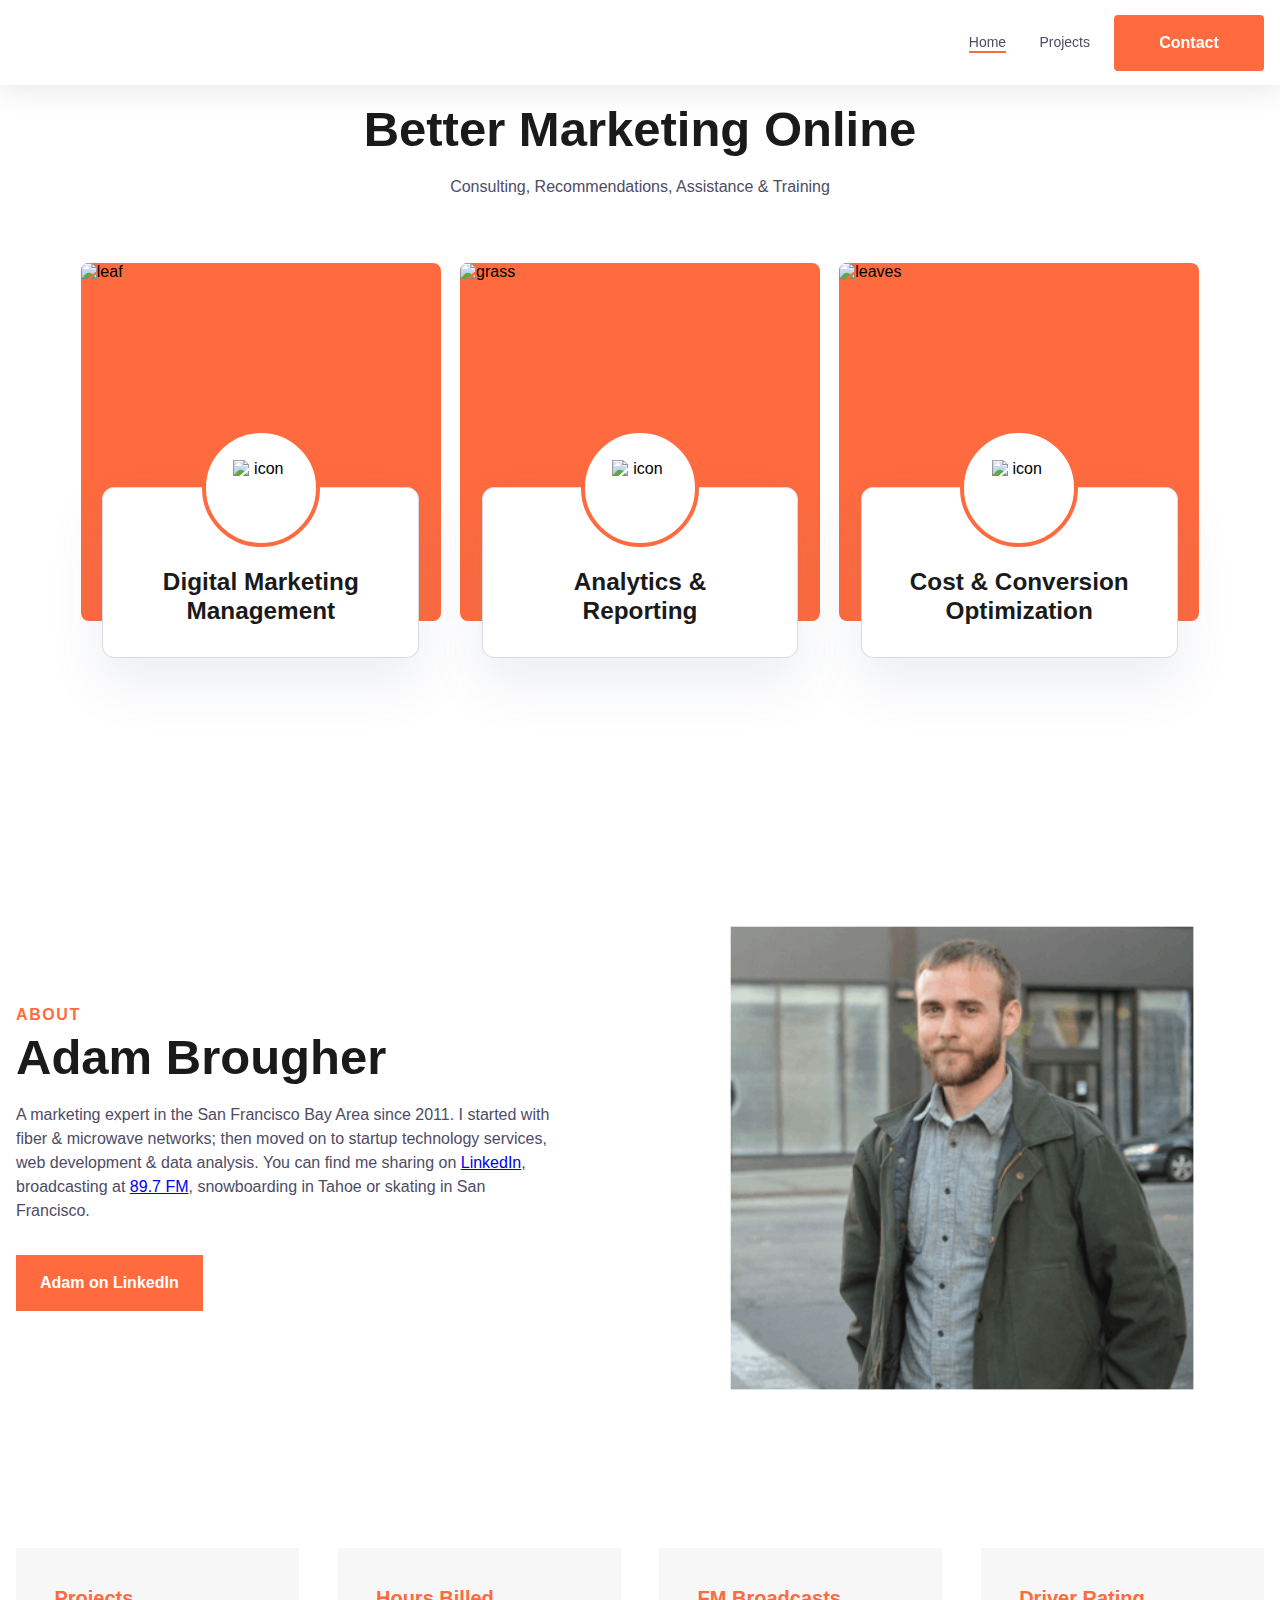
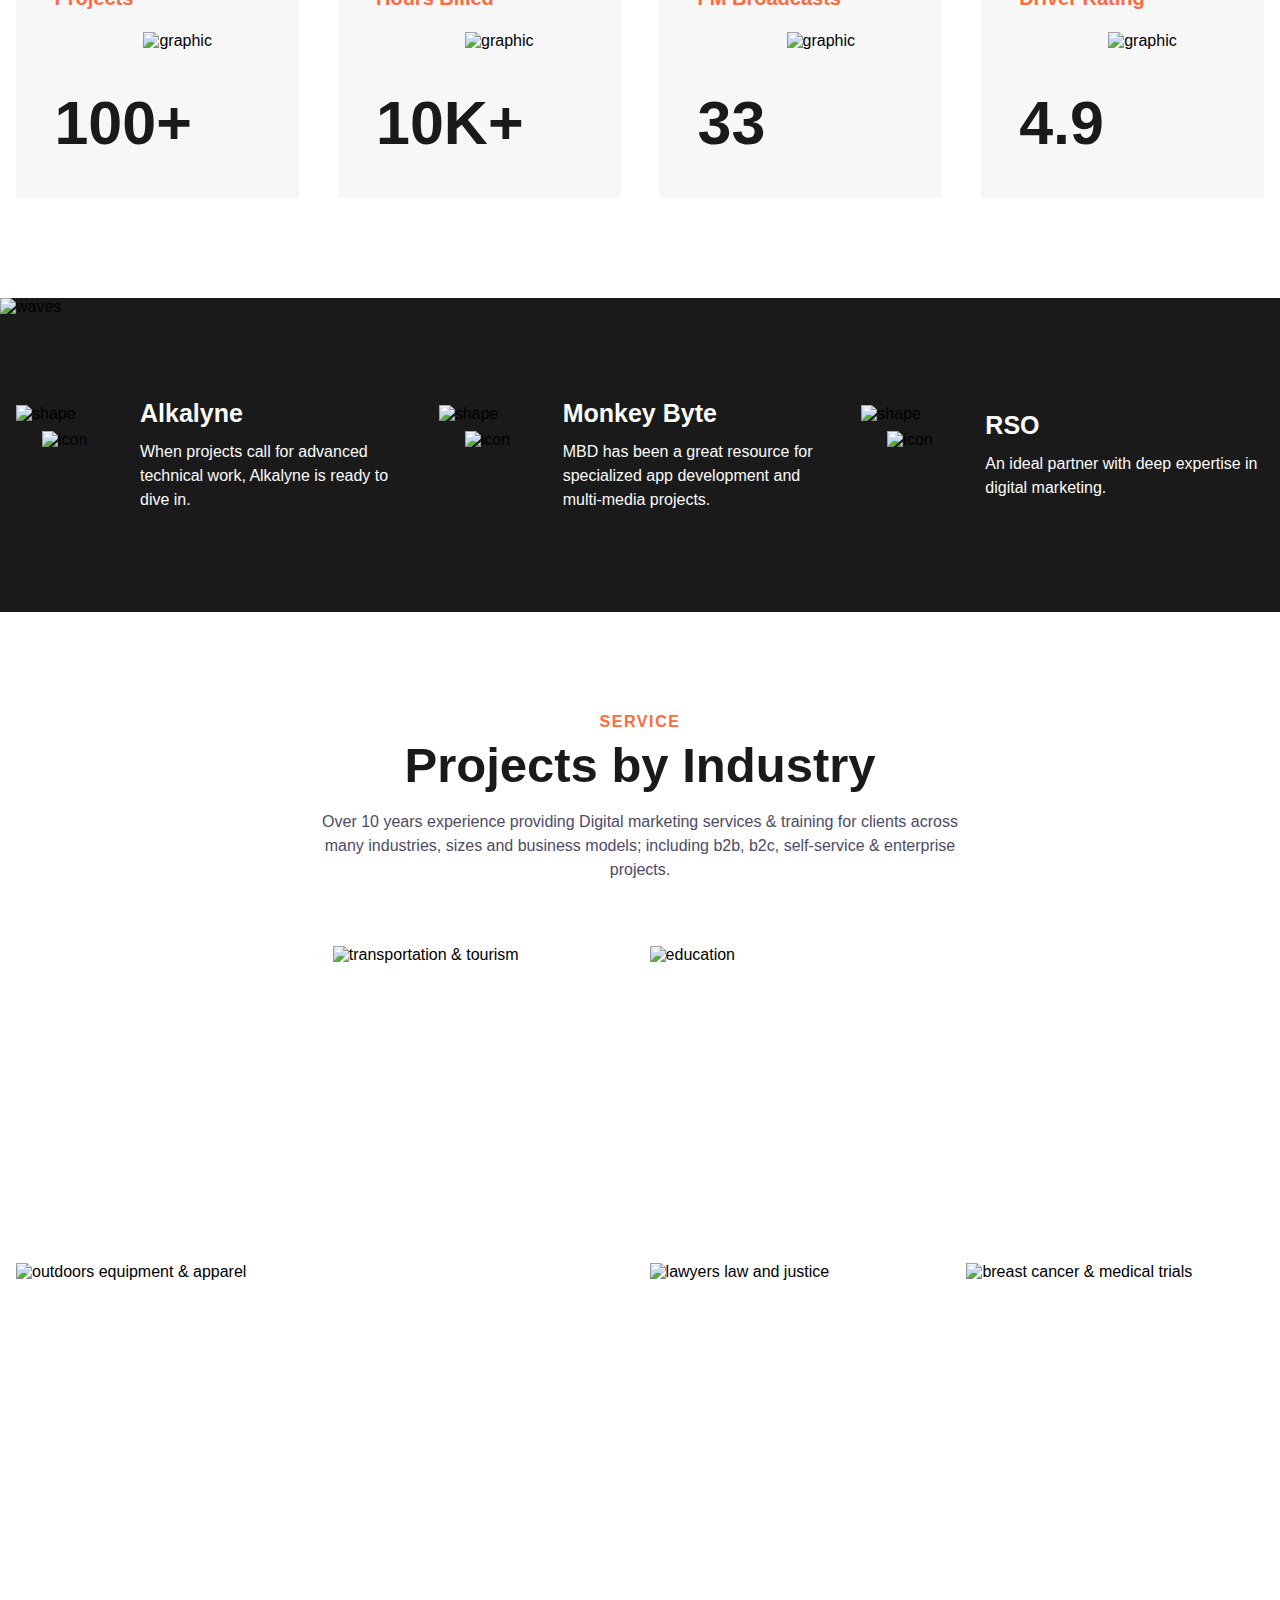
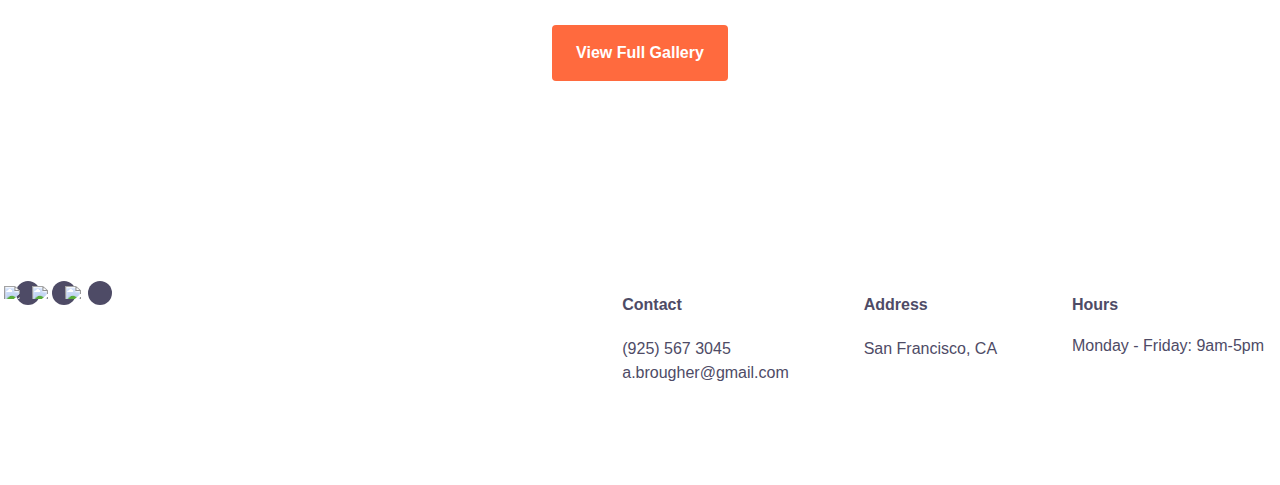
==== commit 6401afbc: "Partner blurbs added" ====
--- a/index.html
+++ b/index.html
@@ -218,7 +218,7 @@
                 <div class="cs-flex">
                     <h2 class="cs-h2">Alkalyne</h2>
                     <p class="cs-item-text">
-                        We help companies develop powerful corporate social responsibility
+                        When projects call for advanced technical work, Alkalyne is ready to dive in.
                     </p>
                 </div>
             </li>
@@ -230,7 +230,7 @@
                 <div class="cs-flex">
                     <h2 class="cs-h2">Monkey Byte</h2>
                     <p class="cs-item-text">
-                        We help companies develop powerful corporate social responsibility
+                        MBD has been a great resource for specialized app development and multi-media projects.
                     </p>
                 </div>
             </li>
@@ -242,7 +242,7 @@
                 <div class="cs-flex">
                     <h2 class="cs-h2">RSO</h2>
                     <p class="cs-item-text">
-                        We help companies develop powerful corporate social responsibility
+                        An ideal partner with deep expertise in digital marketing.
                     </p>
                 </div>
             </li>
